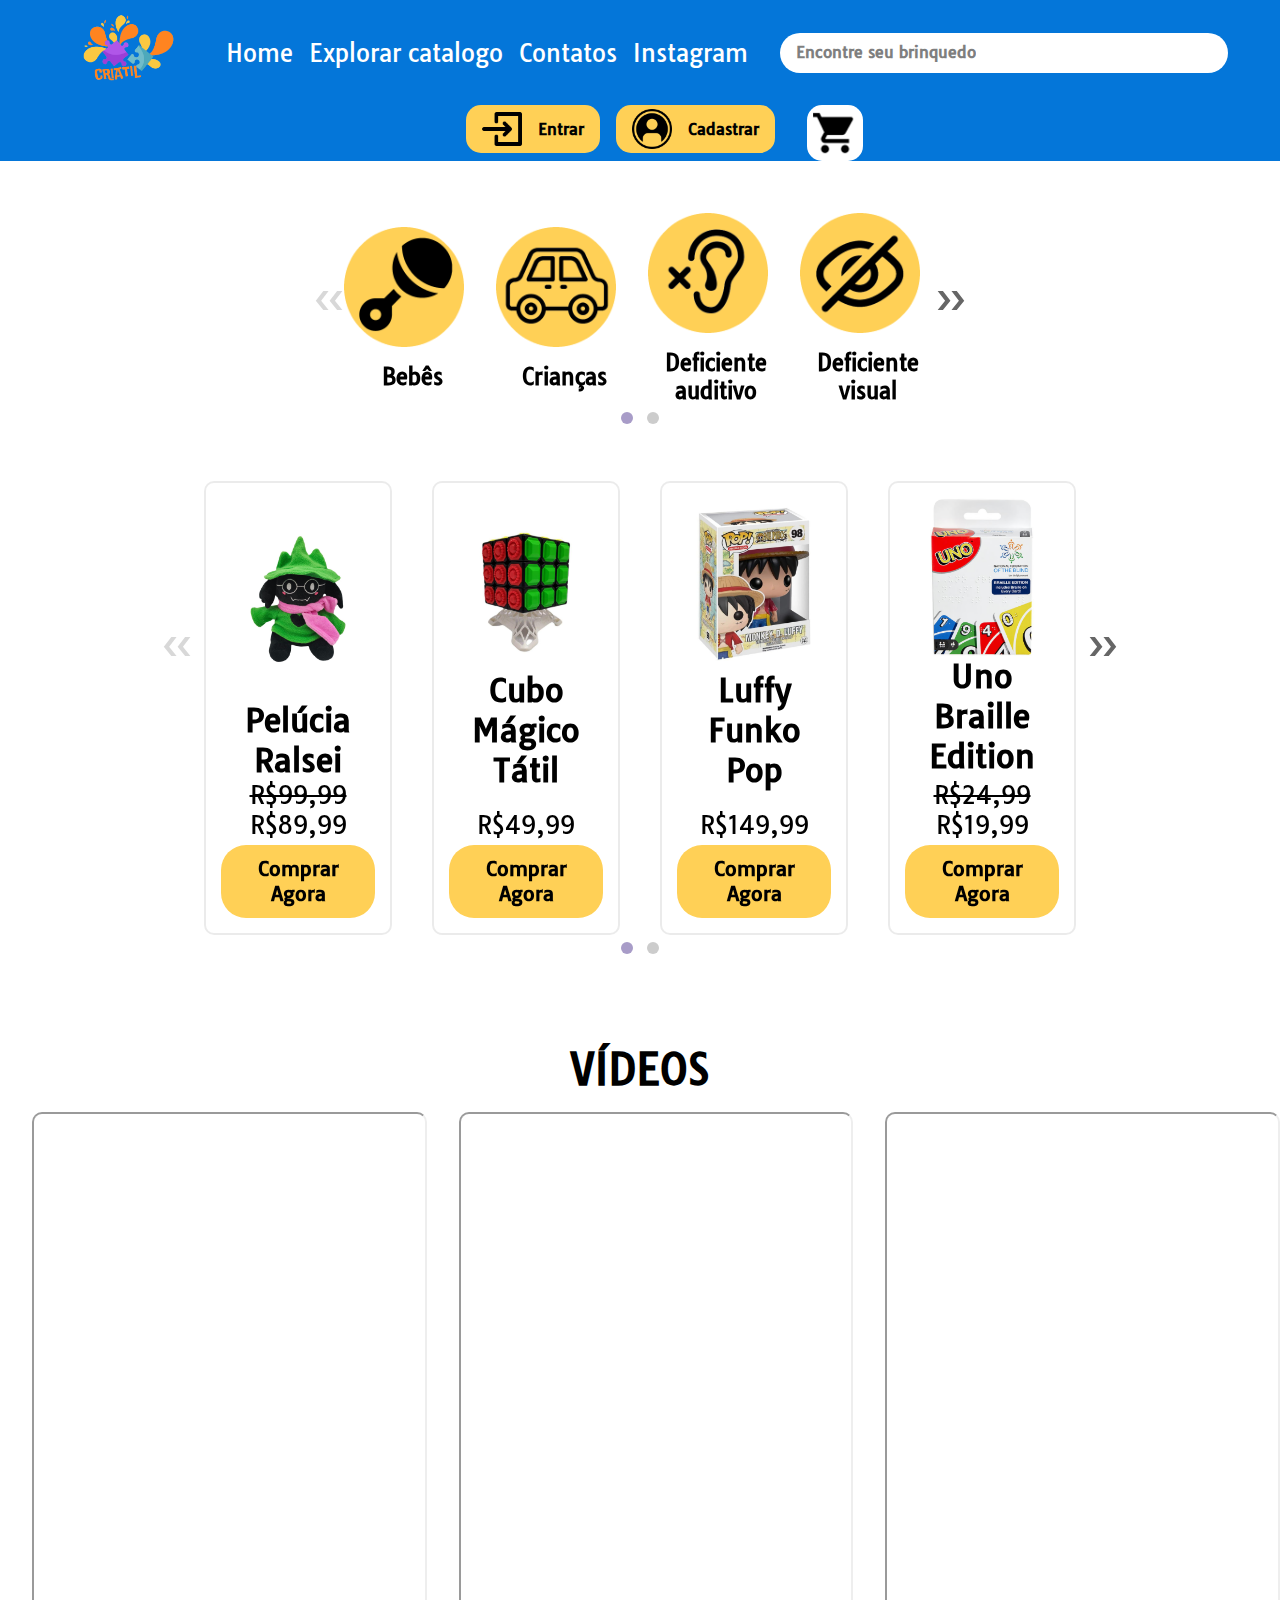
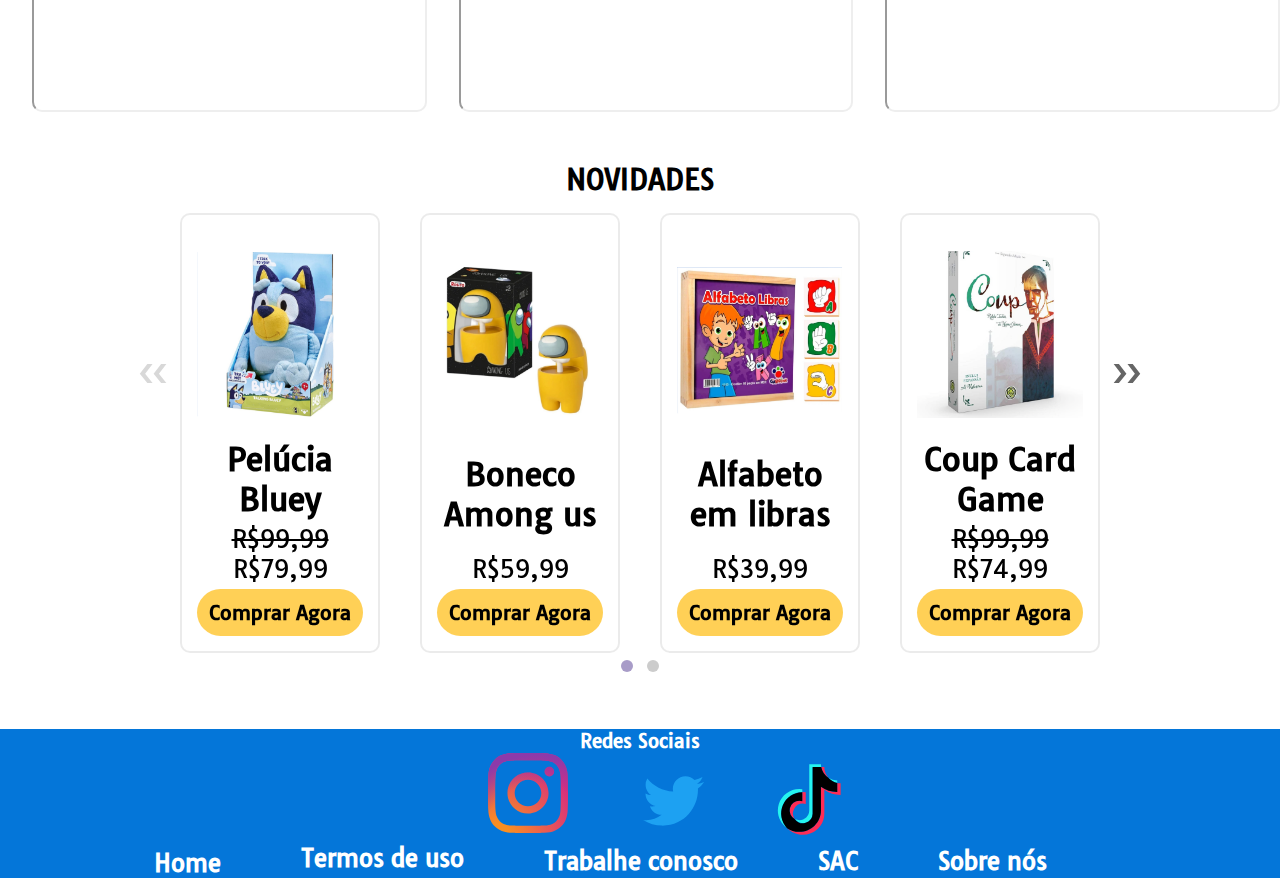
==== Criatil/index.html @ 8b41b023 "Corrigindo erros de footer e header" ====
<!DOCTYPE html>
<html lang="pt-br">
<head>
    <meta charset="UTF-8">
    <meta name="viewport" content="width=device-width, initial-scale=1.0">
    <title>Criatil</title>
    <link rel="stylesheet" href="./CSS/glider.css">
    <link rel="stylesheet" href="./CSS/principal.css">
    <script src="./JS/glider.js"></script>
    <link rel="icon" type="image/x-icon" href="Imagens/Header/Logo_1-removebg-preview_waifu2x_art_noise1_scale (1).png">
</head>
<body>
    <header>
        <!--Logo Criatil-->
        <img src="Imagens/Header/Logo_1-removebg-preview_waifu2x_art_noise1_scale (1).png" alt="Logo Criatil" class="Logo">
        <!--Anchors que levam para outras páginas-->
        <ul class="header">
            <li class="header"><a href="index.html" class="header">Home</a></li>
            <li class="header"><a href="filtro.html" class="header">Explorar catalogo</a></li>
            <li class="header"><a href="contato.html" class="header">Contatos</a></li>
            <li class="header"><a href="https://www.instagram.com/toys_criatil/" class="header">Instagram</a></li>
        </ul>
        <input type="text" placeholder="Encontre seu brinquedo"> <!--Pesquisar-->
        <div class="button"><!--Botões de login, cadastro e carrinho-->
        
        <!--login-->
        <a href="login.html">
        <button class="in_out"><img src="Imagens/Header/Login.png" alt="Entrar" class="button" a href="login.html"><h4 class="button">Entrar</h4></button>
        </a>
        <!--Cadastro-->
        <a href="cadastro.html">
        <button class="in_out_dois"><img src="Imagens/Header/Cadastro.png" alt="Cadastrar" class="button" a href="cadastro.html"><h4 class="button">Cadastrar</h4></button>
        </a><!--Carrinho-->
        <a href="carrinho.html">
        <button class="carrinho"><img src="Imagens/Header/carrinho.png" alt="Carrinho" class="carrinho" a href="carrinho.html"></button>
        </a>
    </div>
    </header>
    
    <!--Inicio corpo do site-->
    
    <br>

    <body>
    <div id="app">
        <div style="display: flex;justify-content: center;">
        <div class="filtro_container">
      <div id="glider-1" class="glider-contain">
        <div class="glider">
            <div id="filtro">
                <img src="Imagens/Centro/Filtros/ícone bebê 2.png" alt="Bebês" class="filtro">
                <h5>Bebês</h5>
                </div>
                <div id="filtro">
                    <img src="Imagens/Centro/Filtros/ícone crianças.png" alt="Crianças" class="filtro2">
                    <h5>Crianças</h5>
                    </div>
                    <div id="filtro">
                        <img src="Imagens/Centro/Filtros/ícone deficiente auditivo.png" alt="Deficiente auditivo" class="filtro3">
                        <h5>Deficiente auditivo</h5>
                        </div>
                        <div id="filtro">
                            <img src="Imagens/Centro/Filtros/ícone deficiente visual.png" alt="Deficiente visual" class="filtro4">
                            <h5>Deficiente visual</h5>
                            </div>
                            <div id="filtro">
                                <img src="Imagens/Centro/Filtros/ícone jovens 2.png" alt="Jovens" class="filtro">
                                <h5>Jovens</h5>
                            </div>
        </div>

        <button aria-label="Previous" class="glider-prev">«</button>
        <button aria-label="Next" class="glider-next">»</button>
        <div role="tablist" class="dots"></div>
      </div>
    </div>
        </div>

      <div style="display: flex;justify-content: center;">
      <section class="Slider">
      <div id="glider-2" class="glider-contain">
        <div class="glider">
          <!--Card-->
          <div class="Card">
            <!--Imagem-->
            <div class="Imagem_container">
                <div class="Imagem">
                    <a href="#">
                    <img src="Imagens/Centro/Ralsei.jpeg" alt="Pelúcia Ralsei" class="Imagem_produto">
                    </a>
                </div>
            </div>
            <!--Texto do card-->
            <h1 class="Nome_Produto">Pelúcia Ralsei</h1>
            <p class="preco "><s>R$99,99</s></p>
            <p class="preco">R$89,99</p>
            <!--Botão "Comprar agora"-->
            <div class="Comprar_Agora primeiro">
                <button class="Comprar_Agora"><h2 class="Comprar_Agora">Comprar Agora</h2></button>
            </div>
        </div>
         <!--Card-->
         <div class="Card">
            <!--Imagem-->
            <div class="Imagem_container">
                <div class="Imagem">
                    <a href="#">
                    <img src="Imagens/Centro/CuboMagicoTatil.png" alt="Cubo Mágico Tátil" class="Imagem_produto">
                    </a>
                </div>
            </div>
            <!--Texto do card-->
            <h1 class="Nome_Produto">Cubo Mágico Tátil</h1>
            <br>
            <p class="preco">R$49,99</p>
            <!--Botão "Comprar agora"-->
            <div class="Comprar_Agora primeiro">
                <button class="Comprar_Agora"><h2 class="Comprar_Agora">Comprar Agora</h2></button>
            </div>
        </div>
         <!--Card-->
         <div class="Card">
            <!--Imagem-->
            <div class="Imagem_container">
                <div class="Imagem">
                    <a href="produtos.html">
                    <img src="Imagens/Centro/Luffy.png" alt="Luffy Funko pop" class="Imagem_produto">
                    </a>
                </div>
            </div>
            <a href="produtos.html" style="color: black;">
            <!--Texto do card-->
            <h1 class="Nome_Produto">Luffy Funko Pop</h1>
            <br>
            <p class="preco">R$149,99</p>
            <!--Botão "Comprar agora"-->
            <div class="Comprar_Agora primeiro">
                <button class="Comprar_Agora"><h2 class="Comprar_Agora">Comprar Agora</h2></button>
            </div>
            </a>
        </div>
         <!--Card-->
         <div class="Card">
            <!--Imagem-->
            <div class="Imagem_container">
                <div class="Imagem">
                    <a href="#">
                    <img src="Imagens/Centro/UnoBraille.png" alt="Uno Braille Edition" class="uno Braille Edition">
                    </a>
                </div>
            </div>
            <!--Texto do card-->
            <h1 class="Nome_Produto">Uno Braille Edition</h1>
            <p class="preco primeiro"><s>R$24,99</s></p>
            <p class="preco">R$19,99</p>
            <!--Botão "Comprar agora"-->
            <div class="Comprar_Agora primeiro">
                <button class="Comprar_Agora"><h2 class="Comprar_Agora">Comprar Agora</h2></button>
            </div>
        </div>
         <!--Card-->
         <div class="Card">
            <!--Imagem-->
            <div class="Imagem_container">
                <div class="Imagem">
                    <a href="#">
                    <img src="Imagens/Centro/Bluey.png" alt="Bluey pelúcia" class="Imagem_produto">
                    </a>
                </div>
            </div>
            <!--Texto do card-->
            <h1 class="Nome_Produto">Pelúcia Bluey</h1>
            <p class="preco primeiro"><s>R$99,99</s></p>
            <p class="preco">R$79,99</p>
            <!--Botão "Comprar agora"-->
            <div class="Comprar_Agora primeiro">
                <button class="Comprar_Agora"><h2 class="Comprar_Agora">Comprar Agora</h2></button>
            </div>
        </div>
         <!--Card-->
         <div class="Card">
            <!--Imagem-->
            <div class="Imagem_container">
                <div class="Imagem">
                    <a href="#">
                    <img src="Imagens/Centro/Amongus.png" alt="Boneco Among us" class="Imagem_produto">
                    </a>
                </div>
            </div>
            <!--Texto do card-->
            <h1 class="Nome_Produto">Boneco Among us</h1>
            <br>
            <p class="preco">R$59,99</p>
            <!--Botão "Comprar agora"-->
            <div class="Comprar_Agora primeiro">
                <button class="Comprar_Agora"><h2 class="Comprar_Agora">Comprar Agora</h2></button>
            </div>
        </div> <!--Card-->
        <div class="Card">
            <!--Imagem-->
            <div class="Imagem_container">
                <div class="Imagem">
                    <a href="#">
                    <img src="Imagens/Centro/AlfabetoLibras.png" alt="Alfabeto em Libras" class="Imagem_produto">
                    </a>
                </div>
            </div>
            <!--Texto do card-->
            <h1 class="Nome_Produto">Alfabeto em libras</h1>
            <br>
            <p class="preco">R$39,99</p>
            <!--Botão "Comprar agora"-->
            <div class="Comprar_Agora primeiro">
                <button class="Comprar_Agora"><h2 class="Comprar_Agora">Comprar Agora</h2></button>
            </div>
        </div> <!--Card-->
        <div class="Card">
            <!--Imagem-->
            <div class="Imagem_container">
                <div class="Imagem">
                    <a href="#">
                    <img src="Imagens/Centro/Coup.png" alt="Coup card game" class="Imagem_produto">
                    </a>
                </div>
            </div>
            <!--Texto do card-->
            <h1 class="Nome_Produto">Coup Card Game</h1>
            <p class="preco primeiro"><s>R$99,99</s></p>
            <p class="preco">R$74,99</p>
            <!--Botão "Comprar agora"-->
            <div class="Comprar_Agora primeiro">
                <button class="Comprar_Agora"><h2 class="Comprar_Agora">Comprar Agora</h2></button>
            </div>
        </div>
        </div>

        <button aria-label="Previous" class="glider-prev">«</button>
        <button aria-label="Next" class="glider-next">»</button>
        <div role="tablist" class="dots"></div>
      </div>
      </section>
    </div>
    </div>





    <div class="video">

        <div class="Titulo">
            <h2>Vídeos</h2>
        </div>
        <div class="iframes">

            <iframe src="https://www.youtube.com/embed/KEDKrFzvtmI" width="400" height="600" class="video"></iframe>
             <iframe src="https://www.youtube.com/embed/nEnLsZL-ibw" width="400" height="600" class="video2"></iframe>
             <iframe src="https://www.youtube.com/embed/HehqO9YAyCs" width="400" height="600" class="video3"></iframe>
        </div>
    </div>
                
        <script>
            new Glider(document.querySelector('#glider'), {
  slidesToShow: 1,
  slidesToScroll: 1,
  draggable: true,
  dots: '#dots',
  arrows: {
    prev: '#glider-prev',
    next: '#glider-next'
  }
});
        </script>

        <div style="display: flex;justify-content: center;">
            <!--SLider-->
            <section class="Slider">
                <!--Titulo-->
                <h3 class="Titulo">Novidades</h3>
                <div class="glider-contain">
                    <div class="glider2">
                <!--Card-->
                 <div class="Card">
                    <!--Imagem-->
                    <div class="Imagem_container">
                        <div class="Imagem">
                            <a href="#">
                            <img src="Imagens/Centro/Bluey.png" alt="Bluey pelúcia" class="Imagem_produto">
                            </a>
                        </div>
                    </div>
                    <!--Texto do card-->
                    <h1 class="Nome_Produto">Pelúcia Bluey</h1>
                    <p class="preco primeiro"><s>R$99,99</s></p>
                    <p class="preco">R$79,99</p>
                    <!--Botão "Comprar agora"-->
                    <div class="Comprar_Agora primeiro">
                        <button class="Comprar_Agora"><h2 class="Comprar_Agora">Comprar Agora</h2></button>
                    </div>
                </div>
                 <!--Card-->
                 <div class="Card">
                    <!--Imagem-->
                    <div class="Imagem_container">
                        <div class="Imagem">
                            <a href="#">
                            <img src="Imagens/Centro/Amongus.png" alt="Boneco Among us" class="Imagem_produto">
                            </a>
                        </div>
                    </div>
                    <!--Texto do card-->
                    <h1 class="Nome_Produto">Boneco Among us</h1>
                    <br>
                    <p class="preco">R$59,99</p>
                    <!--Botão "Comprar agora"-->
                    <div class="Comprar_Agora primeiro">
                        <button class="Comprar_Agora"><h2 class="Comprar_Agora">Comprar Agora</h2></button>
                    </div>
                </div> <!--Card-->
                <div class="Card">
                    <!--Imagem-->
                    <div class="Imagem_container">
                        <div class="Imagem">
                            <a href="#">
                            <img src="Imagens/Centro/AlfabetoLibras.png" alt="Alfabeto em Libras" class="Imagem_produto">
                            </a>
                        </div>
                    </div>
                    <!--Texto do card-->
                    <h1 class="Nome_Produto">Alfabeto em libras</h1>
                    <br>
                    <p class="preco">R$39,99</p>
                    <!--Botão "Comprar agora"-->
                    <div class="Comprar_Agora primeiro">
                        <button class="Comprar_Agora"><h2 class="Comprar_Agora">Comprar Agora</h2></button>
                    </div>
                </div> <!--Card-->
                <div class="Card">
                    <!--Imagem-->
                    <div class="Imagem_container">
                        <div class="Imagem">
                            <a href="#">
                            <img src="Imagens/Centro/Coup.png" alt="Coup Card Game" class="Imagem_produto">
                            </a>
                        </div>
                    </div>
                    <!--Texto do card-->
                    <h1 class="Nome_Produto">Coup Card Game</h1>
                    <p class="preco primeiro"><s>R$99,99</s></p>
                    <p class="preco">R$74,99</p>
                    <!--Botão "Comprar agora"-->
                    <div class="Comprar_Agora primeiro">
                        <button class="Comprar_Agora"><h2 class="Comprar_Agora">Comprar Agora</h2></button>
                    </div>
                </div>
                <!--Card-->
                <div class="Card">
                    <!--Imagem-->
                    <div class="Imagem_container">
                        <div class="Imagem">
                            <a href="#">
                            <img src="Imagens/Centro/Ralsei.jpeg" alt="Pelúcia Ralsei" class="Imagem_produto">
                            </a>
                        </div>
                    </div>
                    <!--Texto do card-->
                    <h1 class="Nome_Produto">Pelúcia Ralsei</h1>
                    <p class="preco primeiro"><s>R$99,99</s></p>
                    <p class="preco">R$89,99</p>
                    <!--Botão "Comprar agora"-->
                    <div class="Comprar_Agora primeiro">
                        <button class="Comprar_Agora"><h2 class="Comprar_Agora">Comprar Agora</h2></button>
                    </div>
                </div>
                 <!--Card-->
                 <div class="Card">
                    <!--Imagem-->
                    <div class="Imagem_container">
                        <div class="Imagem">
                            <a href="#">
                            <img src="Imagens/Centro/CuboMagicoTatil.png" alt="Cubo Mágico Tátil" class="Imagem_produto">
                            </a>
                        </div>
                    </div>
                    <!--Texto do card-->
                    <h1 class="Nome_Produto">Cubo Mágico Tátil</h1>
                    <br>
                    <p class="preco">R$49,99</p>
                    <!--Botão "Comprar agora"-->
                    <div class="Comprar_Agora primeiro">
                        <button class="Comprar_Agora"><h2 class="Comprar_Agora">Comprar Agora</h2></button>
                    </div>
                </div>
                 <!--Card-->
                 <div class="Card">
                    <!--Imagem-->
                    <div class="Imagem_container">
                        <div class="Imagem">
                            <a href="produtos.html">
                            <img src="Imagens/Centro/Luffy.png" alt="Luffy Funko pop" class="Imagem_produto">
                            </a>
                        </div>
                    </div>
                    <a href="produtos.html">
                    <!--Texto do card-->
                    <h1 class="Nome_Produto">Luffy Funko Pop</h1>
                    <br>
                    <p class="preco">R$149,99</p>
                    <!--Botão "Comprar agora"-->
                    <div class="Comprar_Agora primeiro">
                        <button class="Comprar_Agora"><h2 class="Comprar_Agora">Comprar Agora</h2></button>
                    </div>
                    </a>
                </div>
                 <!--Card-->
                 <div class="Card">
                    <!--Imagem-->
                    <div class="Imagem_container">
                        <div class="Imagem">
                            <a href="#">
                            <img src="Imagens/Centro/UnoBraille.png" alt="Uno Braille Edition" class="uno Braille Edition">
                            </a>
                        </div>
                    </div>
                    <!--Texto do card-->
                    <h1 class="Nome_Produto">Uno Braille Edition</h1>
                    <p class="preco primeiro"><s>R$24,99</s></p>
                    <p class="preco">R$19,99</p>
                    <!--Botão "Comprar agora"-->
                    <div class="Comprar_Agora primeiro">
                        <button class="Comprar_Agora"><h2 class="Comprar_Agora">Comprar Agora</h2></button>
                    </div>
                </div>
                    </div>
                  
                    <button aria-label="Previous" class="glider2-prev">«</button>
                    <button aria-label="Next" class="glider2-next">»</button>
                    <div role="tablist" class="dots2"></div>
                  </div>
                  <script>
                    new Glider(document.querySelector('.glider2'), {
              slidesToScroll: 4,
              slidesToShow: 4,
              draggable: true,
              dots: '.dots2',
              arrows: {
                prev: '.glider2-prev',
                next: '.glider2-next'
              }
            });
                </script>
                  
            </section>
            </div>

            <footer>
                <div class="Redes_Sociais"><!--Inclui titulo e logo das redes sociais-->
                    <div> 
                    <div class="Texto"><!--Titulo-->
                        <h3 class="footer">Redes Sociais</h3>
                    </div>
                    <div class="Logos"><!--Logos das redes sociais-->
                        <a href="https://www.instagram.com/toys_criatil/">
                            <img src="Imagens/Footer/instagram-2016-5.svg" alt="Instagram" class="Rede_Social">
                        </a>
                        <img src="Imagens/Footer/twitter-6.svg" alt="Twitter" class="Rede_Social">
                        <img src="Imagens/Footer/tiktok-icon-2.svg" alt="TikTok" class="Rede_Social">
                    </div>
                    </div>
                </div>
            <!--Anchors do footer-->
            
                    <ul class="footer">
                        <div class="anchors">
                            <li class="primeiro footer"><a href="index.html"  class="footer"><h2 class="footer">Home</h2></a></li> 
                        <li class="penultimo"><a href="#"  class="footer"><h2 class="footer">Termos de uso</h2></a></li>
                        </div>
                        <div class="anchors">
                        <li class="footer"><a href="#" class="footer"><h2 class="footer">Trabalhe conosco</h2></a></li>
                        <li class="footer"><a href="contato.html" class="footer"><h2 class="footer">SAC</h2></a></li>
                        <li class="ultimo"><a href="sobre nós.html" class="footer"><h2 class="footer">Sobre nós</h2></a></li> 
                        </div>
                    </ul>
           
            </footer>
            <script src="JS/principal.js"></script>
</body>
</html>
---- Criatil/CSS/glider.css ----
.glider-contain {
  width: 100%;
  margin: 0 auto;
  position: relative;
}
.glider,.glider_filtro {
  margin: 0 auto;
  position: relative;
  overflow-y: hidden;
  -webkit-overflow-scrolling: touch;
  -ms-overflow-style: none;
  transform: translateZ(0);
}
.glider-track {
  transform: translateZ(0);
  width: 100%;
  margin: 0;
  padding: 0;
  display: flex;
  z-index: 1;
}
.glider.draggable {
  user-select: none;
  cursor: -webkit-grab;
  cursor: grab;
}
.glider.draggable .glider-slide img {
  user-select: none;
  pointer-events: none;
}
.glider.drag {
  cursor: -webkit-grabbing;
  cursor: grabbing;
}
.glider-slide {
  user-select: none;
  justify-content: center;
  align-content: center;
  width: 100%;
}
.glider-slide img {
  max-width: 100%;
}
.glider::-webkit-scrollbar {
  opacity: 0;
  height: 0;
}
.glider-prev,.glider-next,.glider2-prev,.glider2-next,.glider-prevFiltro,.glider-nextFiltro {
  user-select: none;
  position: absolute;
  outline: none;
  background: none;
  padding: 0;
  z-index: 2;
  font-size: 40px;
  text-decoration: none;
  left: -23px;
  border: 0;
  top: 30%;
  cursor: pointer;
  color: #666;
  opacity: 1;
  line-height: 1;
  transition: opacity .5s cubic-bezier(.17,.67,.83,.67),
              color .5s cubic-bezier(.17,.67,.83,.67);
}
.glider-prev:hover,
.glider-next:hover,
.glider2-prev:hover,
.glider2-next:hover,
.glider-prevFiltro:hover,
.glider-nextFiltro:hover,
.glider-prev:focus,
.glider-next:focus,
.glider2-prev:focus,
.glider2-next:focus,
.glider-prevFiltro:focus,
.glider-nextFiltro:focus {
  color: #a89cc8;
}
.glider-next,.glider2-next,.glider-nextFiltro {
  right: -23px;
  left: auto;
}
.glider-next.disabled,
.glider-prev.disabled,
.glider2-prev.disabled,
.glider2-next.disabled ,
.glider-prevFiltro.disebled,
.glider-nextFiltro.disabled{
  opacity: .25;
  color: #666;
  cursor: default;
}
.glider-slide {
  min-width: 150px;
}
.glider-hide {
  opacity: 0;
}
.glider-dots {
  user-select: none;
  display: flex;
  flex-wrap: wrap;
  justify-content: center;
  margin: 0 auto;
  padding: 0;
}
.glider-dot {
  border: 0;
  padding: 0;
  user-select: none;
  outline: none;
  display: block;
  cursor: pointer;
  color: #ccc;
  border-radius: 999px;
  background: #ccc;
  width: 12px;
  height: 12px;
  margin: 7px;
}
.glider-dot:hover,
.glider-dot:focus,
.glider-dot.active {
  background: #a89cc8;
}
@media(max-width: 36em){
  .glider::-webkit-scrollbar {
    opacity: 1;
    -webkit-appearance: none;
    width: 7px;
    height: 3px;
  }
  .glider::-webkit-scrollbar-thumb {
    opacity: 1;
    border-radius: 99px;
    background-color: rgba(156, 156, 156, 0.25);
    box-shadow: 0 0 1px rgba(255,255,255,.25);
  }
}
---- Criatil/CSS/principal.css ----
@import url('https://fonts.googleapis.com/css2?family=Tauri&display=swap');

*{/*Zerar valores e aplicar fonte padrão (Tauri)*/
box-sizing: border-box;
margin: 0;
padding: 0;
background-color: none;
font-family: "Tauri";
}

/*
   css do header: */
   header{ 
    background-color: #0476D9;
    width: 100%;
    display: flex;
    flex-wrap: wrap;
    justify-content: center;
  }
  
  img.Logo{
    width: 9.87rem;
  
  }
  
  ul.header{
    display: flex;
    align-items: center;
  }
  
  li.header{
    list-style-type: none;
    margin-left: 1rem;
  }
  a.header{
    color: white;
    text-decoration: none;
    font-size: 1.5rem;
  }
  
  input{
    height: 2.5rem;
    width: 28rem;
    align-self: center;
    border-radius: 50px;
    border: none;
    margin-left: 2rem;
  }
  input::placeholder {/*Customizar place holder do input*/
    font-weight: bold;
    font-size: 1rem;
    opacity: 0.5;
    color: black;
    padding-left: 1rem;
  }
  img.button{/* Imagem Botão Cadastro e Login*/
    height: 40px;
    align-self: center;
    margin-right: 1rem;
    margin-left: 1rem;
  }
  button.in_out{ /*Botão Login*/
    height: 3rem;
    width: fit-content;
    align-self: center;
    border-radius: 15px;
    background-color: #FFD056;
    border: none;
    display: flex;
    margin-left: 3rem;
    cursor: pointer;
  }
  button.in_out_dois{/*Botão Cadastro*/
    height: 3rem;
    width: fit-content;
    align-self: center;
    border-radius: 15px;
    background-color: #FFD056;
    border: none;
    display: flex;
    margin-left: 1rem;
    cursor: pointer;
  }
  h4.button{/*Texto Botão Cadastro e Login*/
    font-size: 1rem;
    align-self: center;
    margin-right: 1rem;
  }
  button.carrinho{/*Botão carrinho*/
    width: 3.5rem;
    height: 3.5rem;
    display: flex;
    justify-content: center;
    align-items: center;
    border: none;
    background-color: white;
    border-radius: 15px;
    align-self: center;
    justify-self: flex-end;
    margin-left: 2rem;
  }
  img.carrinho{/*Imagem Botão carrinho*/
    width: 3rem;
    height: 3rem;
  }
  div.button{/*Botoões de Login, Cadastro e Carrinho*/
    display: flex;
    white-space: nowrap;
    align-self: center;
  }
  /*Vambora pra responsividade XD*/
  @media (max-width: 373px) {
    header{
      width: 100%;
    }
  }
  @media (max-width: 420px) and (min-width: 390px) {
    a.header{
        color: white;
        text-decoration: none;
        font-size: 1.28rem;
    }
    input{
        height: 2.5rem;
        width: 28rem;
        align-self: center;
        border-radius: 50px;
        border: none;
        margin-left: 2rem;
        margin-top: 1rem;
    }
      button.carrinho{
        width: 2.7rem;
        height: 2.7rem;
        display: flex;
        justify-content: center;
        align-items: center;
        border: none;
        background-color: white;
        border-radius: 15px;
        align-self: center;
        justify-self: flex-end;
        margin-left: 1rem;
      }
      img.button{
        height: 25px;
        align-self: center;
        margin-right: 1rem;
        margin-left: 1rem;
    }
    h4.button{/*Texto Botão Cadastro e Login*/
        font-size: 1rem;
        align-self: center;
        margin-right: 1rem;
      }
      img.carrinho{/*Imagem Botão carrinho*/
        width: 2rem;
        height: 2rem;
      }
  }
  @media (max-width: 389px) and (min-width: 350px) {
  a.header{
      color: white;
      text-decoration: none;
      font-size: 1.1rem;
  }
  input{
      height: 2.5rem;
      width: 28rem;
      align-self: center;
      border-radius: 50px;
      border: none;
      margin-left: 2rem;
      margin-top: 1rem;
  }
    button.carrinho{
      width: 2.7rem;
      height: 2.7rem;
      display: flex;
      justify-content: center;
      align-items: center;
      border: none;
      background-color: white;
      border-radius: 15px;
      align-self: center;
      justify-self: flex-end;
      margin-left: 1rem;
    }
    img.button{
      height: 25px;
      align-self: center;
      margin-right: 1rem;
      margin-left: 1rem;
  }
  h4.button{/*Texto Botão Cadastro e Login*/
      font-size: 1rem;
      align-self: center;
      margin-right: 1rem;
    }
    img.carrinho{/*Imagem Botão carrinho*/
      width: 2rem;
      height: 2rem;
    }
  }
  @media (max-width: 929px){
  button.carrinho{/*Botão carrinho*/
    margin-left: 1rem;
  }
  button.in_out{ /*Botão Login*/
    margin-left: 1rem;
  }
  input{
    margin-top: 1rem;
  }
  div.button{
    margin-top: 1rem;
  }
  }
  /*Fim header*/

  /*Inicio corpo do texto*/
  a{
    text-decoration: none;
}
.Slider{
   display: flex;
   flex-direction: column;
   justify-content: center;  
   align-items: center;
   margin: 50px 0px;
   justify-self: center;
   width: 75%;
}
.Titulo{
    font-size: 28px;
    text-transform: uppercase;
    text-align: center;
    margin: 0px;
}
.Card{
    display: flex;
    flex-direction: column;
    width: 300px;
    padding: 15px;
    border: 2px solid rgb(0, 0,0,0.08);
    border-radius: 10px;
    margin: 0px 20px;
    transition-duration: 0.5s;
}
.Card:hover{
    transform: translateY(-10px);
}
.Imagem_container{
    width: 100%;
    height: 100%;
    display: flex;
    overflow: hidden;
}
.Imagem a,Imagem{
    width: 100%;
    height: 100%;
    display: flex;    
}
.Imagem a img{
    width: 100%;
    height: 100%;
    object-position: center;
    object-fit: contain;
}
.Nome_Produto,.preco{
    text-align: center
}
.Nome_Produto{
    font-size: 2rem;
    flex-wrap: wrap;
}
.preco{
    font-size: 1.5rem;
}
.primeiro{
    margin-top: 0.3rem;
}
div.Comprar_Agora{
    background-color: #FFD056;
    border-radius: 25px;
    display: flex;
    justify-content: center;
}
h2.Comprar_Agora{
    text-align: center;
    padding: 0.7rem;
    cursor: pointer;
}
button.Comprar_Agora{
    border: none;
    background-color: transparent;
    border-radius: 25px;
    width: 100%;
}
div.videos{
    display: flex;
    justify-content: center;
    width:90%
}
.Titulo{
    margin-bottom: 1rem;
}
img.filtro,.filtro2,.filtro3,.filtro4,.filtro5,.filtro6{
  width: 8rem;
  margin-right: 1rem;
}
div.iframes{
display: flex;
justify-content: center;
}
iframe{
  margin-left: 2rem;
  border-radius: 10px;
}
div.filtro{
  display: flex;
  width: 100%;
  justify-content: center;
}
div#filtro{
  display: flex;
  flex-direction: column;
  align-items: center;
  width: 15rem;
  
}
h5{
  font-size: 1.5rem;
  margin-top: 1rem;
  text-align: center;
}
#app {
  padding: 2rem;
}
.filtro_container{
  width: 50%;
  display: flex;
  justify-content: center;
}
@media (min-width:350px) and (max-width:450px){
  iframe.video2,iframe.video3{
    display: none;
  }
  img.filtro,img.filtro2,img.filtro3,img.filtro4,img.filtro5,img.filtro6{
    width: 5rem;
  }
  h5{
    font-size: 1rem;
    margin-top: 1rem;
    text-align: center;
  }
  }
  @media (min-width:1000px) and (max-width:1300px){
    img.filtro,img.filtro2,img.filtro3,img.filtro4,img.filtro5,img.filtro6{
      width: 6.25rem;
    }
    img.filtro,img.filtro2,img.filtro3,img.filtro4,img.filtro5,img.filtro6{
      width: 7.5rem;
    }
    h5{
      font-size: 1.4rem;
      margin-top: 1rem;
      text-align: center;
    }
  }
/*Fim corpo do site*/

/*Inicio footer*/
footer {
  background-color: #0476D9;
  width: 100%;
  display: flex;
  flex-wrap: wrap;
  justify-content: space-evenly;
}

img.Rede_Social {
  width: 4rem;
  margin-left: 4rem;
}

div.Logos {
  display: flex;
  justify-content: space-evenly;
}

img.Rede_Social {
  width: 5rem;
}

h3.footer,
h2.footer {
  text-align: center;
  color: #FFFFFF;
}

ul.footer {
  list-style: none;
  align-items: center;
  display: flex;
  flex-wrap: wrap;
}

li.footer {
  margin-right: 5rem;
}

.ultimo {
  margin-right: 5rem;
}

.penultimo {
  margin-right: 5rem;
}

a.footer {
  text-decoration: none;
}

div.anchors {
  display: flex;
}

@media (min-width: 1000px) {}

@media (max-width: 900px) and (min-width:701px) {
  ul.footer {
    display: flex;
    flex-direction: column;
    align-items: center;
  }

  div.anchors {
    justify-self: center;
    margin-top: 0.5rem;
  }
}

@media (max-width: 700px) and (min-width:500px) {}

@media (min-width : 350px) and (max-width: 400px) {
  ul.footer {
    justify-content: center;
  }

  h2.footer {
    font-size: 1rem;
  }

  li.footer {
    width: 2rem;
    display: flex;
    justify-content: center;
  }

  .ultimo {
    margin-right: 0px;
  }

  .penultimo {
    margin-right: 0px;
  }

  div.anchors {
    justify-self: center;
    margin-top: 0.5rem;
  }

  img.Rede_Social {
    width: 4rem;
    margin-left: 4rem;
  }
}

@media (max-width: 450px) and (min-width:400px) {
  ul.footer {
    justify-content: center;
  }

  h2.footer {
    font-size: 1rem;
  }

  li.footer {
    width: 2rem;
    display: flex;
    justify-content: center;
  }

  .ultimo {
    margin-right: 0px;
  }

  .penultimo {
    margin-right: 0px;
  }

  div.anchors {
    justify-self: center;
    margin-top: 0.5rem;
  }

  img.Rede_Social {
    width: 4rem;
    margin-left: 4rem;
  }
}

/*Fim Fotter*/
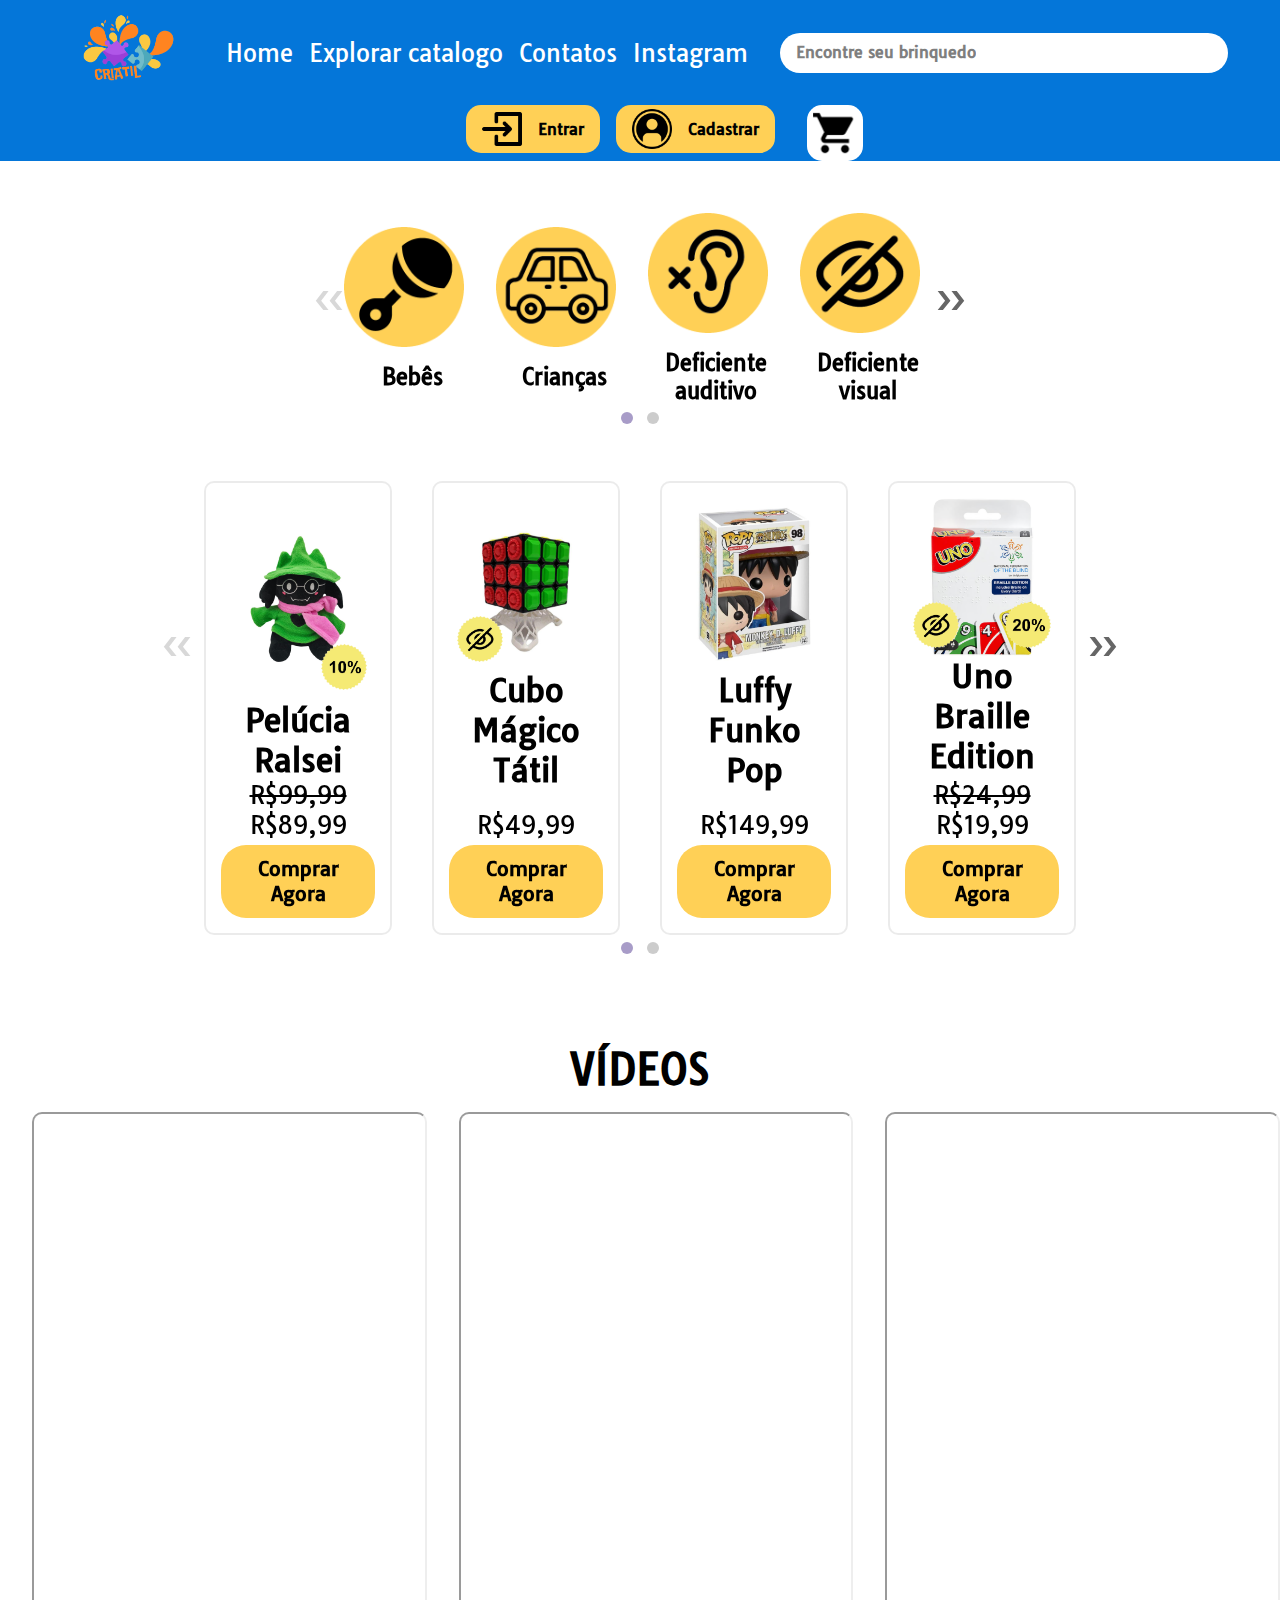
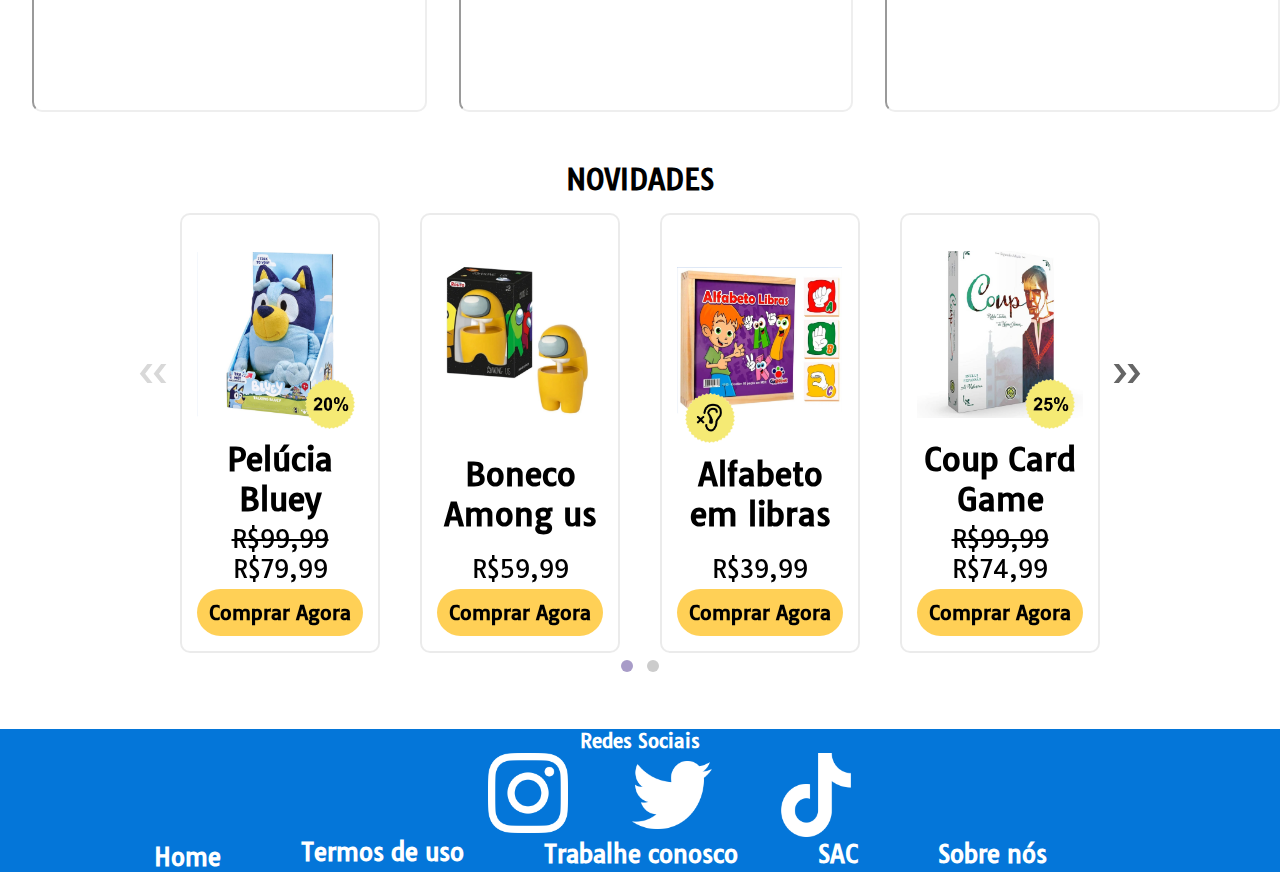
==== commit 60a7782f: "Corrigindo erros finais" ====
--- a/Criatil/index.html
+++ b/Criatil/index.html
@@ -85,9 +85,12 @@
             <!--Imagem-->
             <div class="Imagem_container">
                 <div class="Imagem">
-                    <a href="#">
-                    <img src="Imagens/Centro/Ralsei.jpeg" alt="Pelúcia Ralsei" class="Imagem_produto">
-                    </a>
+                    <a href="produtos.html">
+                        <img src="Imagens/Centro/Ralsei.jpeg" alt="Pelúcia Ralse" class="Imagem_produto">
+                    </a>
+                    <div class="div_selo">
+                        <img src="Imagens/Centro/Selos/10.png" class="imagem_selodesc">
+                    </div>
                 </div>
             </div>
             <!--Texto do card-->
@@ -104,9 +107,12 @@
             <!--Imagem-->
             <div class="Imagem_container">
                 <div class="Imagem">
-                    <a href="#">
+                    <a href="produtos.html">
                     <img src="Imagens/Centro/CuboMagicoTatil.png" alt="Cubo Mágico Tátil" class="Imagem_produto">
                     </a>
+                    <div class="div_selo">
+                        <img src="Imagens/Centro/Selos/selo final olho.png" class="imagem_selo">
+                    </div>
                 </div>
             </div>
             <!--Texto do card-->
@@ -124,11 +130,10 @@
             <div class="Imagem_container">
                 <div class="Imagem">
                     <a href="produtos.html">
-                    <img src="Imagens/Centro/Luffy.png" alt="Luffy Funko pop" class="Imagem_produto">
-                    </a>
-                </div>
-            </div>
-            <a href="produtos.html" style="color: black;">
+                    <img src="Imagens/Centro/Luffy.png" alt="Luffy Funko Pop" class="Imagem_produto">
+                    </a>
+                </div>
+            </div>
             <!--Texto do card-->
             <h1 class="Nome_Produto">Luffy Funko Pop</h1>
             <br>
@@ -137,16 +142,21 @@
             <div class="Comprar_Agora primeiro">
                 <button class="Comprar_Agora"><h2 class="Comprar_Agora">Comprar Agora</h2></button>
             </div>
-            </a>
         </div>
          <!--Card-->
          <div class="Card">
             <!--Imagem-->
             <div class="Imagem_container">
                 <div class="Imagem">
-                    <a href="#">
-                    <img src="Imagens/Centro/UnoBraille.png" alt="Uno Braille Edition" class="uno Braille Edition">
-                    </a>
+                    <a href="produtos.html">
+                    <img src="Imagens/Centro/UnoBraille.png" alt="Uno Braille" class="uno Braille Edition">
+                    </a>
+                    <div class="div_selo">
+                        <img src="Imagens/Centro/Selos/selo final olho.png" class="imagem_selo">
+                    </div>
+                    <div class="div_selo">
+                        <img src="Imagens/Centro/Selos/20.png" class="imagem_selodesc">
+                    </div>
                 </div>
             </div>
             <!--Texto do card-->
@@ -163,9 +173,12 @@
             <!--Imagem-->
             <div class="Imagem_container">
                 <div class="Imagem">
-                    <a href="#">
+                    <a href="produtos.html">
                     <img src="Imagens/Centro/Bluey.png" alt="Bluey pelúcia" class="Imagem_produto">
                     </a>
+                    <div class="div_selo">
+                        <img src="Imagens/Centro/Selos/20.png" class="imagem_selodesc">
+                    </div>
                 </div>
             </div>
             <!--Texto do card-->
@@ -182,8 +195,8 @@
             <!--Imagem-->
             <div class="Imagem_container">
                 <div class="Imagem">
-                    <a href="#">
-                    <img src="Imagens/Centro/Amongus.png" alt="Boneco Among us" class="Imagem_produto">
+                    <a href="produtos.html">
+                    <img src="Imagens/Centro/Amongus.png" alt="Ralsei plush" class="Imagem_produto">
                     </a>
                 </div>
             </div>
@@ -200,9 +213,12 @@
             <!--Imagem-->
             <div class="Imagem_container">
                 <div class="Imagem">
-                    <a href="#">
-                    <img src="Imagens/Centro/AlfabetoLibras.png" alt="Alfabeto em Libras" class="Imagem_produto">
-                    </a>
+                    <a href="produtos.html">
+                    <img src="Imagens/Centro/AlfabetoLibras.png" alt="Ralsei plush" class="Imagem_produto">
+                    </a>
+                    <div class="div_selo">
+                        <img src="Imagens/Centro/Selos/selo final ouvido.png" class="imagem_selo">
+                    </div>
                 </div>
             </div>
             <!--Texto do card-->
@@ -218,9 +234,12 @@
             <!--Imagem-->
             <div class="Imagem_container">
                 <div class="Imagem">
-                    <a href="#">
+                    <a href="produtos.html">
                     <img src="Imagens/Centro/Coup.png" alt="Coup card game" class="Imagem_produto">
                     </a>
+                    <div class="div_selo">
+                        <img src="Imagens/Centro/Selos/25.png" class="imagem_selodesc">
+                    </div>
                 </div>
             </div>
             <!--Texto do card-->
@@ -280,13 +299,16 @@
                 <div class="glider-contain">
                     <div class="glider2">
                 <!--Card-->
-                 <div class="Card">
-                    <!--Imagem-->
-                    <div class="Imagem_container">
-                        <div class="Imagem">
-                            <a href="#">
+                <div class="Card">
+                    <!--Imagem-->
+                    <div class="Imagem_container">
+                        <div class="Imagem">
+                            <a href="produtos.html">
                             <img src="Imagens/Centro/Bluey.png" alt="Bluey pelúcia" class="Imagem_produto">
                             </a>
+                            <div class="div_selo">
+                                <img src="Imagens/Centro/Selos/20.png" class="imagem_selodesc">
+                            </div>
                         </div>
                     </div>
                     <!--Texto do card-->
@@ -303,8 +325,8 @@
                     <!--Imagem-->
                     <div class="Imagem_container">
                         <div class="Imagem">
-                            <a href="#">
-                            <img src="Imagens/Centro/Amongus.png" alt="Boneco Among us" class="Imagem_produto">
+                            <a href="produtos.html">
+                            <img src="Imagens/Centro/Amongus.png" alt="Ralsei plush" class="Imagem_produto">
                             </a>
                         </div>
                     </div>
@@ -321,9 +343,12 @@
                     <!--Imagem-->
                     <div class="Imagem_container">
                         <div class="Imagem">
-                            <a href="#">
-                            <img src="Imagens/Centro/AlfabetoLibras.png" alt="Alfabeto em Libras" class="Imagem_produto">
-                            </a>
+                            <a href="produtos.html">
+                            <img src="Imagens/Centro/AlfabetoLibras.png" alt="Ralsei plush" class="Imagem_produto">
+                            </a>
+                            <div class="div_selo">
+                                <img src="Imagens/Centro/Selos/selo final ouvido.png" class="imagem_selo">
+                            </div>
                         </div>
                     </div>
                     <!--Texto do card-->
@@ -339,9 +364,12 @@
                     <!--Imagem-->
                     <div class="Imagem_container">
                         <div class="Imagem">
-                            <a href="#">
-                            <img src="Imagens/Centro/Coup.png" alt="Coup Card Game" class="Imagem_produto">
-                            </a>
+                            <a href="produtos.html">
+                            <img src="Imagens/Centro/Coup.png" alt="Coup card game" class="Imagem_produto">
+                            </a>
+                            <div class="div_selo">
+                                <img src="Imagens/Centro/Selos/25.png" class="imagem_selodesc">
+                            </div>
                         </div>
                     </div>
                     <!--Texto do card-->
@@ -358,9 +386,12 @@
                     <!--Imagem-->
                     <div class="Imagem_container">
                         <div class="Imagem">
-                            <a href="#">
-                            <img src="Imagens/Centro/Ralsei.jpeg" alt="Pelúcia Ralsei" class="Imagem_produto">
-                            </a>
+                            <a href="produtos.html">
+                            <img src="Imagens/Centro/Ralsei.jpeg" alt="Pelúcia Ralse" class="Imagem_produto">
+                            </a>
+                            <div class="div_selo">
+                                <img src="Imagens/Centro/Selos/10.png" class="imagem_selodesc">
+                            </div>
                         </div>
                     </div>
                     <!--Texto do card-->
@@ -377,9 +408,12 @@
                     <!--Imagem-->
                     <div class="Imagem_container">
                         <div class="Imagem">
-                            <a href="#">
+                            <a href="produtos.html">
                             <img src="Imagens/Centro/CuboMagicoTatil.png" alt="Cubo Mágico Tátil" class="Imagem_produto">
                             </a>
+                            <div class="div_selo">
+                                <img src="Imagens/Centro/Selos/selo final olho.png" class="imagem_selo">
+                            </div>
                         </div>
                     </div>
                     <!--Texto do card-->
@@ -397,11 +431,10 @@
                     <div class="Imagem_container">
                         <div class="Imagem">
                             <a href="produtos.html">
-                            <img src="Imagens/Centro/Luffy.png" alt="Luffy Funko pop" class="Imagem_produto">
-                            </a>
-                        </div>
-                    </div>
-                    <a href="produtos.html">
+                            <img src="Imagens/Centro/Luffy.png" alt="Luffy Funko Pop" class="Imagem_produto">
+                            </a>
+                        </div>
+                    </div>
                     <!--Texto do card-->
                     <h1 class="Nome_Produto">Luffy Funko Pop</h1>
                     <br>
@@ -410,16 +443,21 @@
                     <div class="Comprar_Agora primeiro">
                         <button class="Comprar_Agora"><h2 class="Comprar_Agora">Comprar Agora</h2></button>
                     </div>
-                    </a>
                 </div>
                  <!--Card-->
                  <div class="Card">
                     <!--Imagem-->
                     <div class="Imagem_container">
                         <div class="Imagem">
-                            <a href="#">
-                            <img src="Imagens/Centro/UnoBraille.png" alt="Uno Braille Edition" class="uno Braille Edition">
-                            </a>
+                            <a href="produtos.html">
+                            <img src="Imagens/Centro/UnoBraille.png" alt="Uno Braille" class="uno Braille Edition">
+                            </a>
+                            <div class="div_selo">
+                                <img src="Imagens/Centro/Selos/selo final olho.png" class="imagem_selo">
+                            </div>
+                            <div class="div_selo">
+                                <img src="Imagens/Centro/Selos/20.png" class="imagem_selodesc">
+                            </div>
                         </div>
                     </div>
                     <!--Texto do card-->
@@ -461,10 +499,10 @@
                     </div>
                     <div class="Logos"><!--Logos das redes sociais-->
                         <a href="https://www.instagram.com/toys_criatil/">
-                            <img src="Imagens/Footer/instagram-2016-5.svg" alt="Instagram" class="Rede_Social">
+                            <img src="Imagens/Footer/instagram.png" alt="Instagram" class="Rede_Social">
                         </a>
-                        <img src="Imagens/Footer/twitter-6.svg" alt="Twitter" class="Rede_Social">
-                        <img src="Imagens/Footer/tiktok-icon-2.svg" alt="TikTok" class="Rede_Social">
+                        <img src="Imagens/Footer/twitter.png" alt="Twitter" class="Rede_Social">
+                        <img src="Imagens/Footer/tik-tok.png" alt="TikTok" class="Rede_Social">
                     </div>
                     </div>
                 </div>
--- a/Criatil/CSS/principal.css
+++ b/Criatil/CSS/principal.css
@@ -36,6 +36,22 @@
     color: white;
     text-decoration: none;
     font-size: 1.5rem;
+  }
+  .imagem_selo {
+    position: absolute;
+    bottom: 5%;
+    left: 5%;
+    height: auto;
+    width: 30%;
+    z-index: 1;
+  }
+  .imagem_selodesc {
+    position: absolute;
+    bottom: 5%;
+    right: 5%;
+    height: auto;
+    width: 30%;
+    z-index: 1;
   }
   
   input{
@@ -221,6 +237,7 @@
   /*Inicio corpo do texto*/
   a{
     text-decoration: none;
+    color: black;
 }
 .Slider{
    display: flex;
@@ -251,10 +268,11 @@
     transform: translateY(-10px);
 }
 .Imagem_container{
-    width: 100%;
-    height: 100%;
-    display: flex;
-    overflow: hidden;
+  width: 100%;
+  height: 100%;
+  display: flex;
+  overflow: hidden;
+  position: relative;
 }
 .Imagem a,Imagem{
     width: 100%;
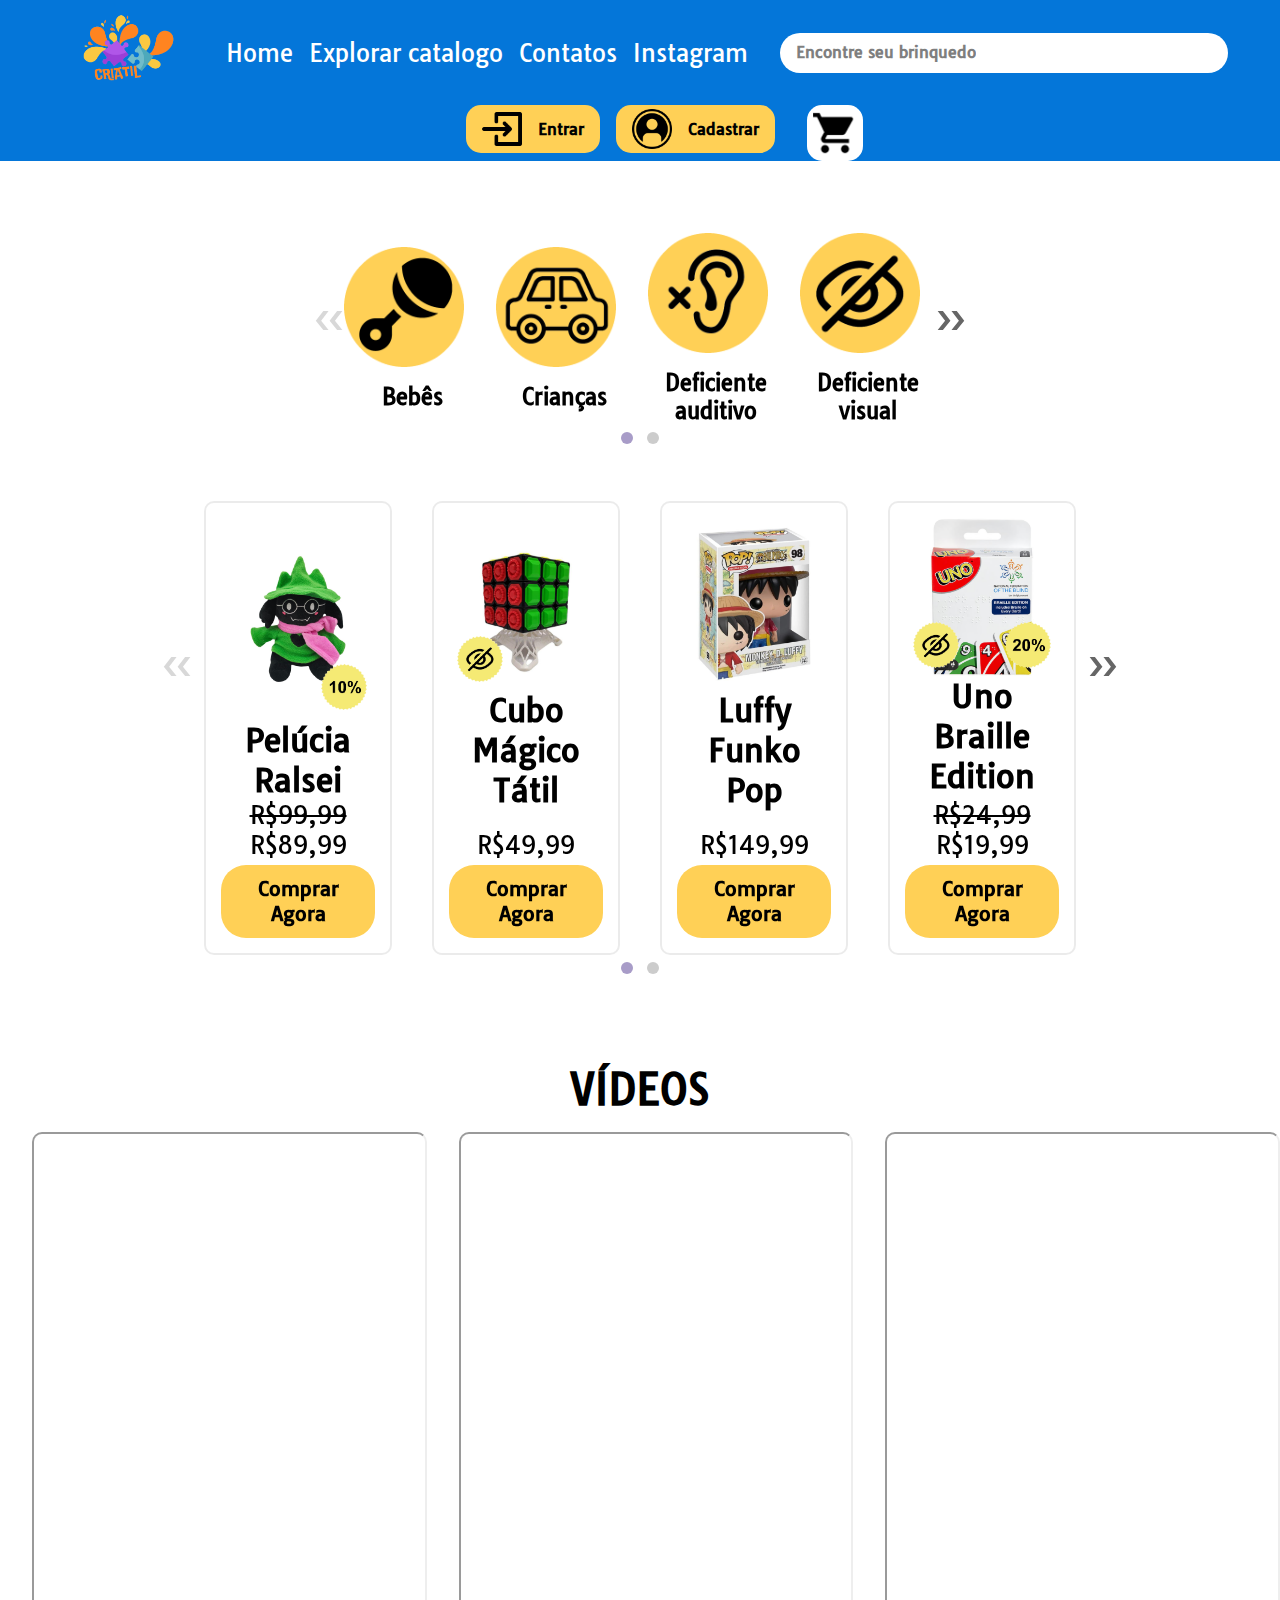
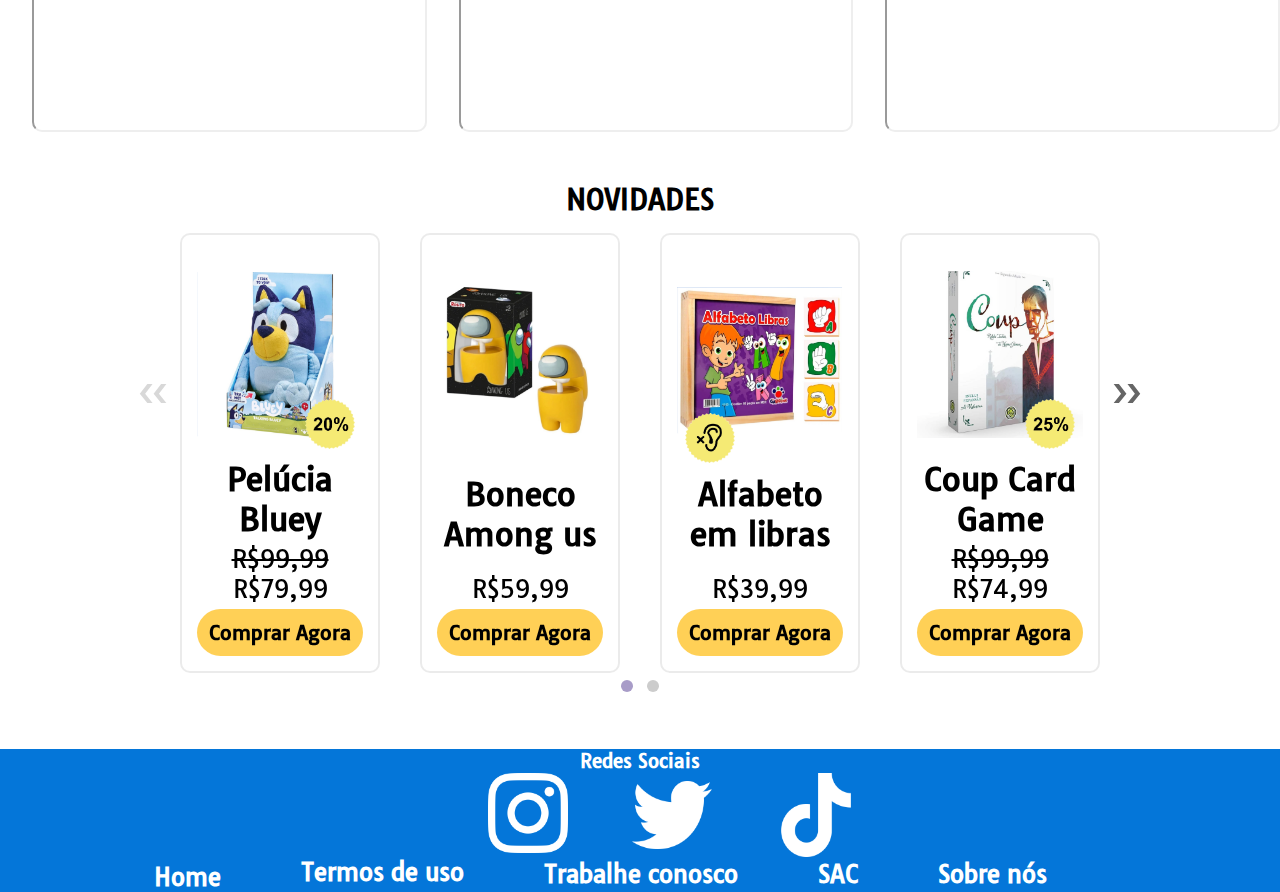
==== commit 053d1351: "Implementei o VLibras" ====
--- a/Criatil/index.html
+++ b/Criatil/index.html
@@ -42,6 +42,13 @@
     <br>
 
     <body>
+        <!-- PLUG-IN LIBRAS-->
+<div vw class="enabled">
+    <div vw-access-button class="active"></div>
+    <div vw-plugin-wrapper>
+      <div class="vw-plugin-top-wrapper"></div>
+    </div>
+    </div>
     <div id="app">
         <div style="display: flex;justify-content: center;">
         <div class="filtro_container">
@@ -506,6 +513,11 @@
                     </div>
                     </div>
                 </div>
+                <!--JAVA LIBRAS-->
+    <script src="https://vlibras.gov.br/app/vlibras-plugin.js"></script>
+    <script>
+    new window.VLibras.Widget('https://vlibras.gov.br/app');
+    </script>
             <!--Anchors do footer-->
             
                     <ul class="footer">
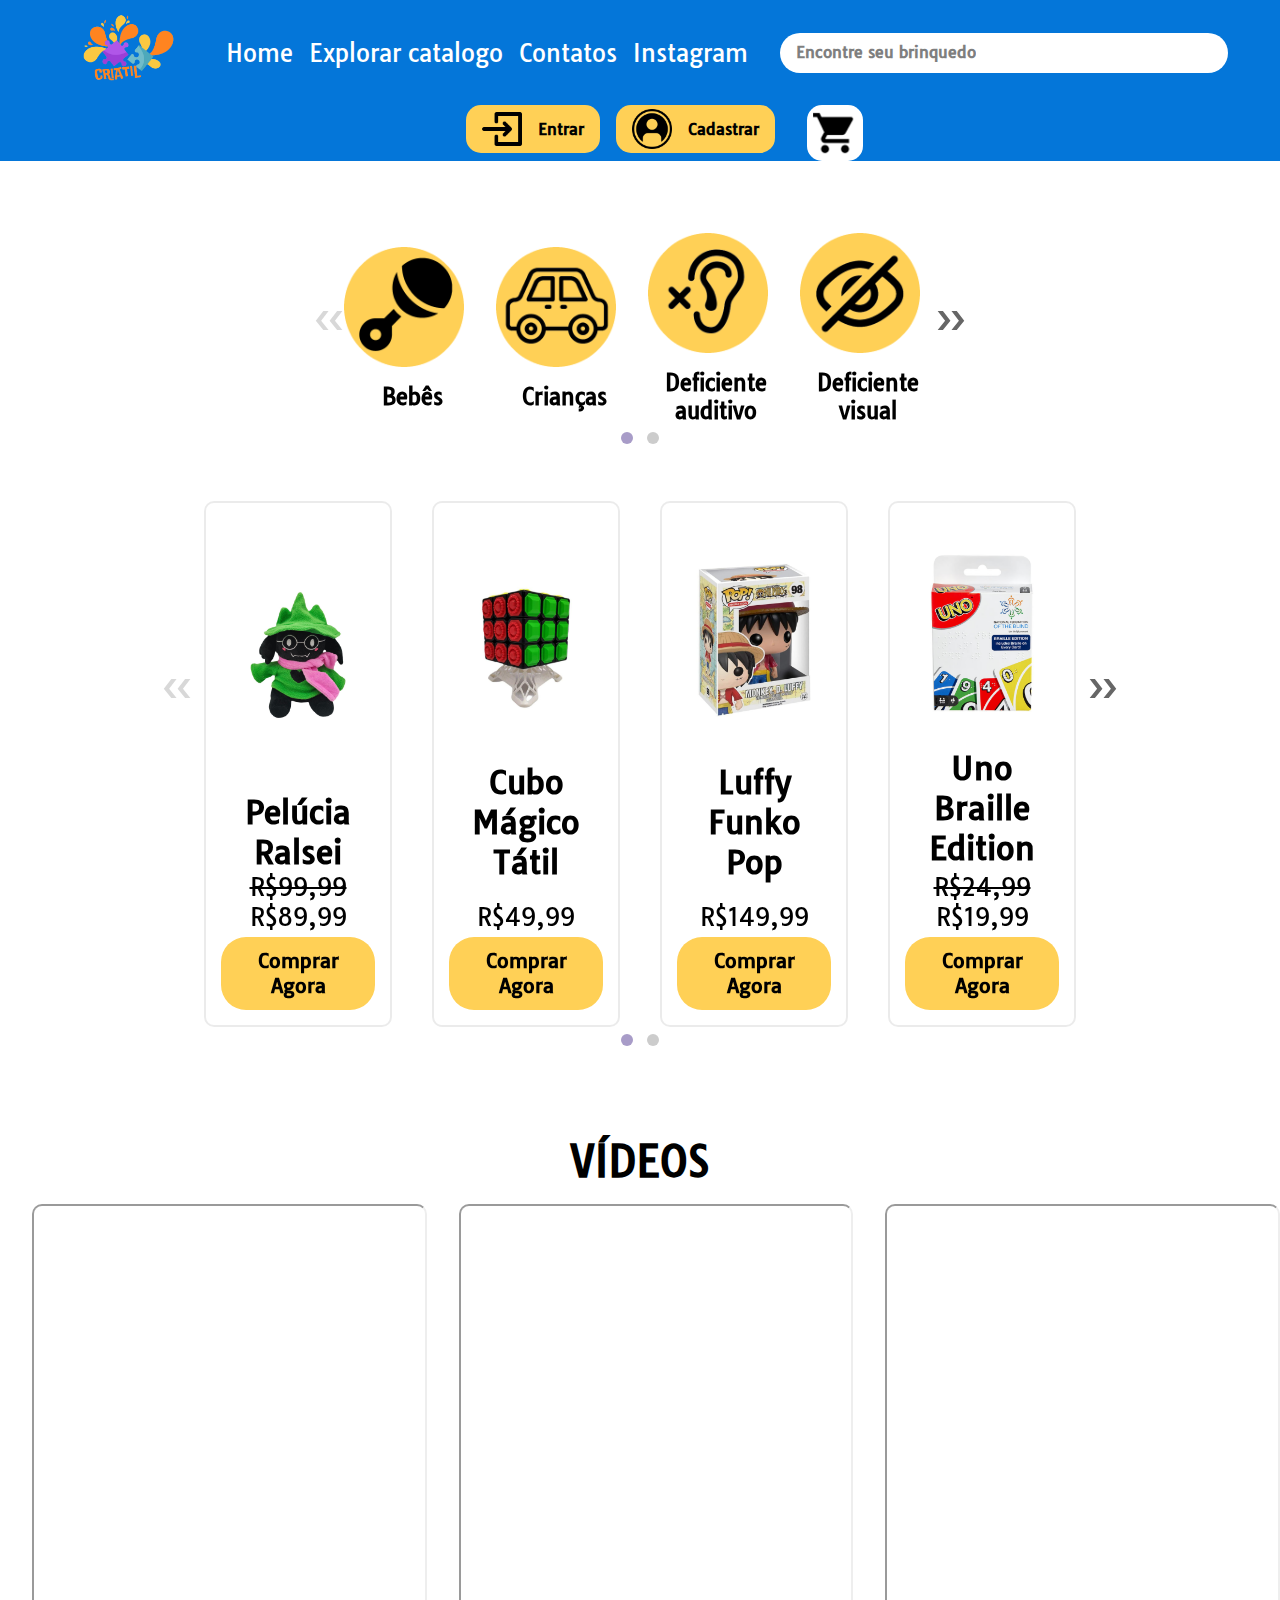
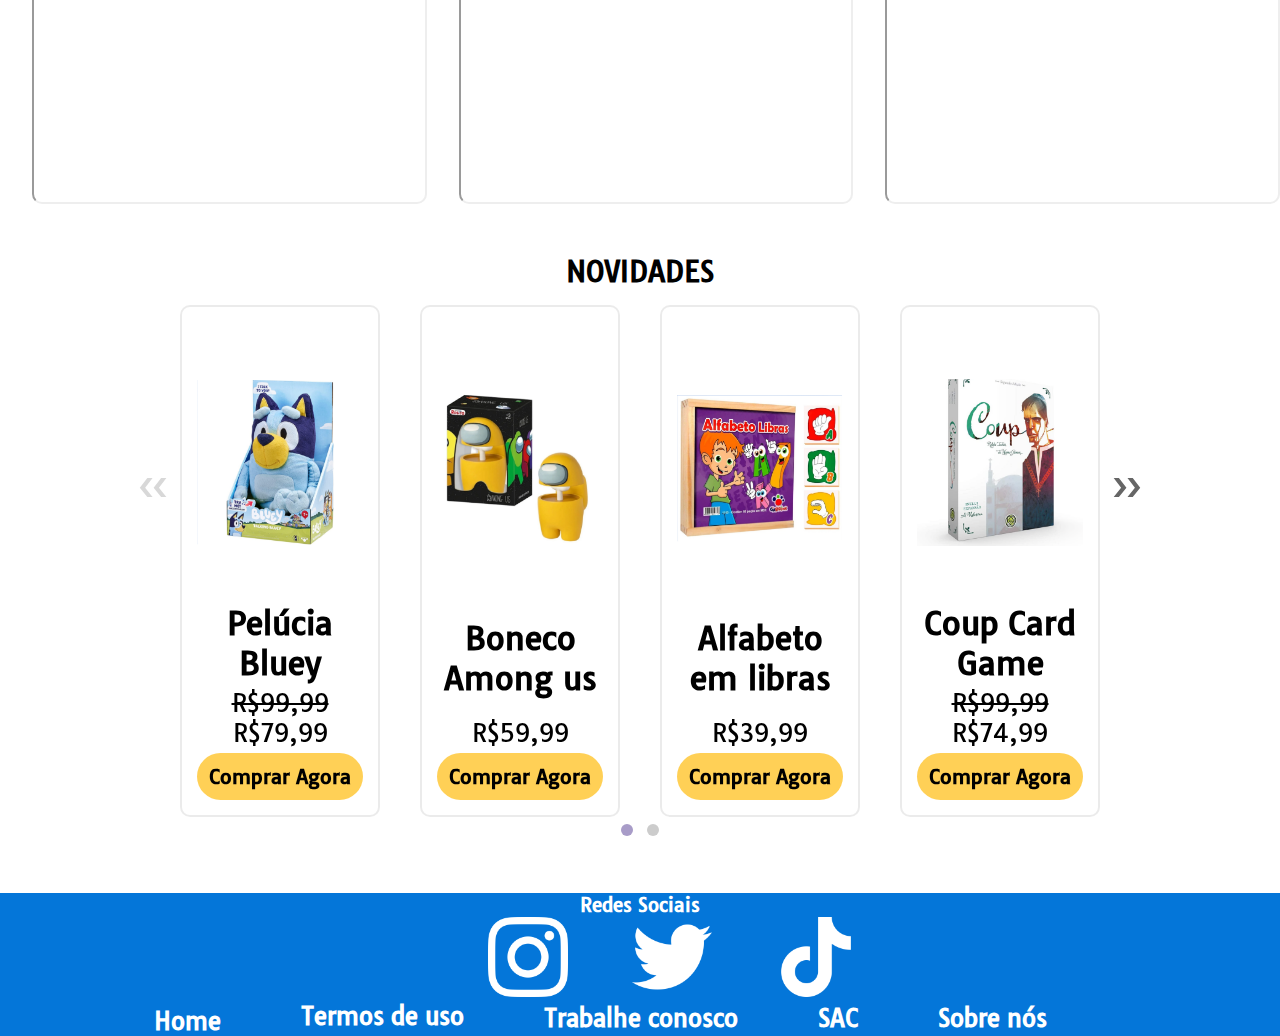
==== commit 63f105d7: "Separando css do header e footer" ====
--- a/Criatil/index.html
+++ b/Criatil/index.html
@@ -6,6 +6,7 @@
     <title>Criatil</title>
     <link rel="stylesheet" href="./CSS/glider.css">
     <link rel="stylesheet" href="./CSS/principal.css">
+    <link rel="stylesheet" href="CSS/heade&footer.css">
     <script src="./JS/glider.js"></script>
     <link rel="icon" type="image/x-icon" href="Imagens/Header/Logo_1-removebg-preview_waifu2x_art_noise1_scale (1).png">
 </head>
@@ -92,7 +93,7 @@
             <!--Imagem-->
             <div class="Imagem_container">
                 <div class="Imagem">
-                    <a href="produtos.html">
+                    <a href="produtos.html" class="a_produto">
                         <img src="Imagens/Centro/Ralsei.jpeg" alt="Pelúcia Ralse" class="Imagem_produto">
                     </a>
                     <div class="div_selo">
@@ -114,7 +115,7 @@
             <!--Imagem-->
             <div class="Imagem_container">
                 <div class="Imagem">
-                    <a href="produtos.html">
+                    <a href="produtos.html" class="a_produto">
                     <img src="Imagens/Centro/CuboMagicoTatil.png" alt="Cubo Mágico Tátil" class="Imagem_produto">
                     </a>
                     <div class="div_selo">
@@ -136,7 +137,7 @@
             <!--Imagem-->
             <div class="Imagem_container">
                 <div class="Imagem">
-                    <a href="produtos.html">
+                    <a href="produtos.html" class="a_produto">
                     <img src="Imagens/Centro/Luffy.png" alt="Luffy Funko Pop" class="Imagem_produto">
                     </a>
                 </div>
@@ -155,7 +156,7 @@
             <!--Imagem-->
             <div class="Imagem_container">
                 <div class="Imagem">
-                    <a href="produtos.html">
+                    <a href="produtos.html" class="a_produto">
                     <img src="Imagens/Centro/UnoBraille.png" alt="Uno Braille" class="uno Braille Edition">
                     </a>
                     <div class="div_selo">
@@ -180,7 +181,7 @@
             <!--Imagem-->
             <div class="Imagem_container">
                 <div class="Imagem">
-                    <a href="produtos.html">
+                    <a href="produtos.html" class="a_produto">
                     <img src="Imagens/Centro/Bluey.png" alt="Bluey pelúcia" class="Imagem_produto">
                     </a>
                     <div class="div_selo">
@@ -202,7 +203,7 @@
             <!--Imagem-->
             <div class="Imagem_container">
                 <div class="Imagem">
-                    <a href="produtos.html">
+                    <a href="produtos.html" class="a_produto">
                     <img src="Imagens/Centro/Amongus.png" alt="Ralsei plush" class="Imagem_produto">
                     </a>
                 </div>
@@ -220,7 +221,7 @@
             <!--Imagem-->
             <div class="Imagem_container">
                 <div class="Imagem">
-                    <a href="produtos.html">
+                    <a href="produtos.html" class="a_produto">
                     <img src="Imagens/Centro/AlfabetoLibras.png" alt="Ralsei plush" class="Imagem_produto">
                     </a>
                     <div class="div_selo">
@@ -241,7 +242,7 @@
             <!--Imagem-->
             <div class="Imagem_container">
                 <div class="Imagem">
-                    <a href="produtos.html">
+                    <a href="produtos.html" class="a_produto">
                     <img src="Imagens/Centro/Coup.png" alt="Coup card game" class="Imagem_produto">
                     </a>
                     <div class="div_selo">
@@ -513,13 +514,8 @@
                     </div>
                     </div>
                 </div>
-                <!--JAVA LIBRAS-->
-    <script src="https://vlibras.gov.br/app/vlibras-plugin.js"></script>
-    <script>
-    new window.VLibras.Widget('https://vlibras.gov.br/app');
-    </script>
+   
             <!--Anchors do footer-->
-            
                     <ul class="footer">
                         <div class="anchors">
                             <li class="primeiro footer"><a href="index.html"  class="footer"><h2 class="footer">Home</h2></a></li> 
@@ -534,5 +530,10 @@
            
             </footer>
             <script src="JS/principal.js"></script>
+            <!--JAVA LIBRAS-->
+            <script src="https://vlibras.gov.br/app/vlibras-plugin.js"></script>
+            <script>
+            new window.VLibras.Widget('https://vlibras.gov.br/app');
+            </script>
 </body>
 </html>--- a/Criatil/CSS/principal.css
+++ b/Criatil/CSS/principal.css
@@ -8,237 +8,15 @@
 font-family: "Tauri";
 }
 
-/*
-   css do header: */
-   header{ 
-    background-color: #0476D9;
-    width: 100%;
-    display: flex;
-    flex-wrap: wrap;
-    justify-content: center;
-  }
-  
-  img.Logo{
-    width: 9.87rem;
-  
-  }
-  
-  ul.header{
-    display: flex;
-    align-items: center;
-  }
-  
-  li.header{
-    list-style-type: none;
-    margin-left: 1rem;
-  }
-  a.header{
-    color: white;
-    text-decoration: none;
-    font-size: 1.5rem;
-  }
-  .imagem_selo {
-    position: absolute;
-    bottom: 5%;
-    left: 5%;
-    height: auto;
-    width: 30%;
-    z-index: 1;
-  }
-  .imagem_selodesc {
-    position: absolute;
-    bottom: 5%;
-    right: 5%;
-    height: auto;
-    width: 30%;
-    z-index: 1;
-  }
-  
-  input{
-    height: 2.5rem;
-    width: 28rem;
-    align-self: center;
-    border-radius: 50px;
-    border: none;
-    margin-left: 2rem;
-  }
-  input::placeholder {/*Customizar place holder do input*/
-    font-weight: bold;
-    font-size: 1rem;
-    opacity: 0.5;
-    color: black;
-    padding-left: 1rem;
-  }
-  img.button{/* Imagem Botão Cadastro e Login*/
-    height: 40px;
-    align-self: center;
-    margin-right: 1rem;
-    margin-left: 1rem;
-  }
-  button.in_out{ /*Botão Login*/
-    height: 3rem;
-    width: fit-content;
-    align-self: center;
-    border-radius: 15px;
-    background-color: #FFD056;
-    border: none;
-    display: flex;
-    margin-left: 3rem;
-    cursor: pointer;
-  }
-  button.in_out_dois{/*Botão Cadastro*/
-    height: 3rem;
-    width: fit-content;
-    align-self: center;
-    border-radius: 15px;
-    background-color: #FFD056;
-    border: none;
-    display: flex;
-    margin-left: 1rem;
-    cursor: pointer;
-  }
-  h4.button{/*Texto Botão Cadastro e Login*/
-    font-size: 1rem;
-    align-self: center;
-    margin-right: 1rem;
-  }
-  button.carrinho{/*Botão carrinho*/
-    width: 3.5rem;
-    height: 3.5rem;
-    display: flex;
-    justify-content: center;
-    align-items: center;
-    border: none;
-    background-color: white;
-    border-radius: 15px;
-    align-self: center;
-    justify-self: flex-end;
-    margin-left: 2rem;
-  }
-  img.carrinho{/*Imagem Botão carrinho*/
-    width: 3rem;
-    height: 3rem;
-  }
-  div.button{/*Botoões de Login, Cadastro e Carrinho*/
-    display: flex;
-    white-space: nowrap;
-    align-self: center;
-  }
-  /*Vambora pra responsividade XD*/
-  @media (max-width: 373px) {
-    header{
-      width: 100%;
-    }
-  }
-  @media (max-width: 420px) and (min-width: 390px) {
-    a.header{
-        color: white;
-        text-decoration: none;
-        font-size: 1.28rem;
-    }
-    input{
-        height: 2.5rem;
-        width: 28rem;
-        align-self: center;
-        border-radius: 50px;
-        border: none;
-        margin-left: 2rem;
-        margin-top: 1rem;
-    }
-      button.carrinho{
-        width: 2.7rem;
-        height: 2.7rem;
-        display: flex;
-        justify-content: center;
-        align-items: center;
-        border: none;
-        background-color: white;
-        border-radius: 15px;
-        align-self: center;
-        justify-self: flex-end;
-        margin-left: 1rem;
-      }
-      img.button{
-        height: 25px;
-        align-self: center;
-        margin-right: 1rem;
-        margin-left: 1rem;
-    }
-    h4.button{/*Texto Botão Cadastro e Login*/
-        font-size: 1rem;
-        align-self: center;
-        margin-right: 1rem;
-      }
-      img.carrinho{/*Imagem Botão carrinho*/
-        width: 2rem;
-        height: 2rem;
-      }
-  }
-  @media (max-width: 389px) and (min-width: 350px) {
-  a.header{
-      color: white;
-      text-decoration: none;
-      font-size: 1.1rem;
-  }
-  input{
-      height: 2.5rem;
-      width: 28rem;
-      align-self: center;
-      border-radius: 50px;
-      border: none;
-      margin-left: 2rem;
-      margin-top: 1rem;
-  }
-    button.carrinho{
-      width: 2.7rem;
-      height: 2.7rem;
-      display: flex;
-      justify-content: center;
-      align-items: center;
-      border: none;
-      background-color: white;
-      border-radius: 15px;
-      align-self: center;
-      justify-self: flex-end;
-      margin-left: 1rem;
-    }
-    img.button{
-      height: 25px;
-      align-self: center;
-      margin-right: 1rem;
-      margin-left: 1rem;
-  }
-  h4.button{/*Texto Botão Cadastro e Login*/
-      font-size: 1rem;
-      align-self: center;
-      margin-right: 1rem;
-    }
-    img.carrinho{/*Imagem Botão carrinho*/
-      width: 2rem;
-      height: 2rem;
-    }
-  }
-  @media (max-width: 929px){
-  button.carrinho{/*Botão carrinho*/
-    margin-left: 1rem;
-  }
-  button.in_out{ /*Botão Login*/
-    margin-left: 1rem;
-  }
-  input{
-    margin-top: 1rem;
-  }
-  div.button{
-    margin-top: 1rem;
-  }
-  }
-  /*Fim header*/
 
   /*Inicio corpo do texto*/
   a{
     text-decoration: none;
     color: black;
 }
+ img{
+  height: 2rem;
+ }
 .Slider{
    display: flex;
    flex-direction: column;
@@ -323,9 +101,10 @@
 .Titulo{
     margin-bottom: 1rem;
 }
-img.filtro,.filtro2,.filtro3,.filtro4,.filtro5,.filtro6{
+img.filtro,.filtro2,.filtro3,.filtro4{
   width: 8rem;
   margin-right: 1rem;
+  height: fit-content;
 }
 div.iframes{
 display: flex;
@@ -388,145 +167,3 @@
   }
 /*Fim corpo do site*/
 
-/*Inicio footer*/
-footer {
-  background-color: #0476D9;
-  width: 100%;
-  display: flex;
-  flex-wrap: wrap;
-  justify-content: space-evenly;
-}
-
-img.Rede_Social {
-  width: 4rem;
-  margin-left: 4rem;
-}
-
-div.Logos {
-  display: flex;
-  justify-content: space-evenly;
-}
-
-img.Rede_Social {
-  width: 5rem;
-}
-
-h3.footer,
-h2.footer {
-  text-align: center;
-  color: #FFFFFF;
-}
-
-ul.footer {
-  list-style: none;
-  align-items: center;
-  display: flex;
-  flex-wrap: wrap;
-}
-
-li.footer {
-  margin-right: 5rem;
-}
-
-.ultimo {
-  margin-right: 5rem;
-}
-
-.penultimo {
-  margin-right: 5rem;
-}
-
-a.footer {
-  text-decoration: none;
-}
-
-div.anchors {
-  display: flex;
-}
-
-@media (min-width: 1000px) {}
-
-@media (max-width: 900px) and (min-width:701px) {
-  ul.footer {
-    display: flex;
-    flex-direction: column;
-    align-items: center;
-  }
-
-  div.anchors {
-    justify-self: center;
-    margin-top: 0.5rem;
-  }
-}
-
-@media (max-width: 700px) and (min-width:500px) {}
-
-@media (min-width : 350px) and (max-width: 400px) {
-  ul.footer {
-    justify-content: center;
-  }
-
-  h2.footer {
-    font-size: 1rem;
-  }
-
-  li.footer {
-    width: 2rem;
-    display: flex;
-    justify-content: center;
-  }
-
-  .ultimo {
-    margin-right: 0px;
-  }
-
-  .penultimo {
-    margin-right: 0px;
-  }
-
-  div.anchors {
-    justify-self: center;
-    margin-top: 0.5rem;
-  }
-
-  img.Rede_Social {
-    width: 4rem;
-    margin-left: 4rem;
-  }
-}
-
-@media (max-width: 450px) and (min-width:400px) {
-  ul.footer {
-    justify-content: center;
-  }
-
-  h2.footer {
-    font-size: 1rem;
-  }
-
-  li.footer {
-    width: 2rem;
-    display: flex;
-    justify-content: center;
-  }
-
-  .ultimo {
-    margin-right: 0px;
-  }
-
-  .penultimo {
-    margin-right: 0px;
-  }
-
-  div.anchors {
-    justify-self: center;
-    margin-top: 0.5rem;
-  }
-
-  img.Rede_Social {
-    width: 4rem;
-    margin-left: 4rem;
-  }
-}
-
-/*Fim Fotter*/
--- a/Criatil/CSS/heade&footer.css
+++ b/Criatil/CSS/heade&footer.css
@@ -0,0 +1,370 @@
+/*Inicio header*/
+header{ 
+    background-color: #0476D9;
+    width: 100%;
+    display: flex;
+    flex-wrap: wrap;
+    justify-content: center;
+  }
+  a{
+    text-decoration: none;
+  }
+  img.Logo{
+    width: 9.87rem;
+    height: fit-content;
+  }
+  
+  ul.header{
+    display: flex;
+    align-items: center;
+  }
+  
+  li.header{
+    list-style-type: none;
+    margin-left: 1rem;
+  }
+  a.header{
+    color: white;
+    text-decoration: none;
+    font-size: 1.5rem;
+    position: relative;
+    width: min-content;
+    transform-origin: center;
+  }
+  a.header::after{
+    content: '';
+    background-color: rgb(255, 255, 255);
+    width: 100%;
+    height: 2px;
+    position: absolute;
+    left: 0;
+    bottom: 0;
+    transform: scaleX(0);
+    transition-duration: 0.5s;
+    transform-origin: center;
+}   
+a.header:hover::after{
+    transform: scaleX(1);
+}
+  
+  header input{
+    height: 2.5rem;
+    width: 28rem;
+    align-self: center;
+    border-radius: 50px;
+    border: none;
+    margin-left: 2rem;
+  }
+  input::placeholder {/*Customizar place holder do input*/
+    font-weight: bold;
+    font-size: 1rem;
+    opacity: 0.5;
+    color: black;
+    padding-left: 1rem;
+  }
+  img.button{/* Imagem Botão Cadastro e Login*/
+    height: 40px;
+    align-self: center;
+    margin-right: 1rem;
+    margin-left: 1rem;
+  }
+  button.in_out{ /*Botão Login*/
+    height: 3rem;
+    width: fit-content;
+    align-self: center;
+    border-radius: 15px;
+    background-color: #FFD056;
+    border: none;
+    display: flex;
+    margin-left: 3rem;
+    cursor: pointer;
+  }
+  button.in_out_dois{/*Botão Cadastro*/
+    height: 3rem;
+    width: fit-content;
+    align-self: center;
+    border-radius: 15px;
+    background-color: #FFD056;
+    border: none;
+    display: flex;
+    margin-left: 1rem;
+    cursor: pointer;
+  }
+  h4.button{/*Texto Botão Cadastro e Login*/
+    font-size: 1rem;
+    align-self: center;
+    margin-right: 1rem;
+  }
+  button.carrinho{/*Botão carrinho*/
+    width: 3.5rem;
+    height: 3.5rem;
+    display: flex;
+    justify-content: center;
+    align-items: center;
+    border: none;
+    background-color: white;
+    border-radius: 15px;
+    align-self: center;
+    justify-self: flex-end;
+    margin-left: 2rem;
+  }
+  img.carrinho{/*Imagem Botão carrinho*/
+    width: 3rem;
+    height: 3rem;
+  }
+  div.button{/*Botoões de Login, Cadastro e Carrinho*/
+    display: flex;
+    white-space: nowrap;
+    align-self: center;
+  }
+  /*Vambora pra responsividade XD*/
+  @media (max-width: 373px) {
+    header{
+      width: 100%;
+    }
+  }
+  @media (max-width: 420px) and (min-width: 390px) {
+    a.header{
+        color: white;
+        text-decoration: none;
+        font-size: 1.28rem;
+    }
+    header input{
+        height: 2.5rem;
+        width: 28rem;
+        align-self: center;
+        border-radius: 50px;
+        border: none;
+        margin-left: 2rem;
+        margin-top: 1rem;
+    }
+      button.carrinho{
+        width: 2.7rem;
+        height: 2.7rem;
+        display: flex;
+        justify-content: center;
+        align-items: center;
+        border: none;
+        background-color: white;
+        border-radius: 15px;
+        align-self: center;
+        justify-self: flex-end;
+        margin-left: 1rem;
+      }
+      img.button{
+        height: 25px;
+        align-self: center;
+        margin-right: 1rem;
+        margin-left: 1rem;
+    }
+    h4.button{/*Texto Botão Cadastro e Login*/
+        font-size: 1rem;
+        align-self: center;
+        margin-right: 1rem;
+      }
+      img.carrinho{/*Imagem Botão carrinho*/
+        width: 2rem;
+        height: 2rem;
+      }
+  }
+  @media (max-width: 389px) and (min-width: 350px) {
+  a.header{
+      color: white;
+      text-decoration: none;
+      font-size: 1.1rem;
+  }
+  header input{
+      height: 2.5rem;
+      width: 28rem;
+      align-self: center;
+      border-radius: 50px;
+      border: none;
+      margin-left: 2rem;
+      margin-top: 1rem;
+  }
+    button.carrinho{
+      width: 2.7rem;
+      height: 2.7rem;
+      display: flex;
+      justify-content: center;
+      align-items: center;
+      border: none;
+      background-color: white;
+      border-radius: 15px;
+      align-self: center;
+      justify-self: flex-end;
+      margin-left: 1rem;
+    }
+    img.button{
+      height: 25px;
+      align-self: center;
+      margin-right: 1rem;
+      margin-left: 1rem;
+  }
+  h4.button{/*Texto Botão Cadastro e Login*/
+      font-size: 1rem;
+      align-self: center;
+      margin-right: 1rem;
+    }
+    img.carrinho{/*Imagem Botão carrinho*/
+      width: 2rem;
+      height: 2rem;
+    }
+  }
+  @media (max-width: 929px){
+  button.carrinho{/*Botão carrinho*/
+    margin-left: 1rem;
+  }
+  button.in_out{ /*Botão Login*/
+    margin-left: 1rem;
+  }
+  header input{
+    margin-top: 1rem;
+  }
+  div.button{
+    margin-top: 1rem;
+  }
+  }
+  /*Inicio footer*/
+  footer {
+    background-color: #0476D9;
+    width: 100%;
+    display: flex;
+    flex-wrap: wrap;
+    justify-content: space-evenly;
+  }
+  
+  img.Rede_Social {
+    width: 4rem;
+    margin-left: 4rem;
+  }
+  
+  div.Logos {
+    display: flex;
+    justify-content: space-evenly;
+  }
+  
+  img.Rede_Social {
+    width: 5rem;
+    height: fit-content;
+  }
+  
+  h3.footer,
+  h2.footer {
+    text-align: center;
+    color: #FFFFFF;
+  }
+  
+  ul.footer {
+    list-style: none;
+    align-items: center;
+    display: flex;
+    flex-wrap: wrap;
+  }
+  
+  li.footer {
+    margin-right: 5rem;
+  }
+  
+  .ultimo {
+    margin-right: 5rem;
+  }
+  
+  .penultimo {
+    margin-right: 5rem;
+  }
+  
+  a.footer {
+    text-decoration: none;
+  }
+  
+  div.anchors {
+    display: flex;
+  }
+  
+  @media (min-width: 1000px) {}
+  
+  @media (max-width: 900px) and (min-width:701px) {
+    ul.footer {
+      display: flex;
+      flex-direction: column;
+      align-items: center;
+    }
+  
+    div.anchors {
+      justify-self: center;
+      margin-top: 0.5rem;
+    }
+  }
+  
+  @media (max-width: 700px) and (min-width:500px) {}
+  
+  @media (min-width : 350px) and (max-width: 400px) {
+    ul.footer {
+      justify-content: center;
+    }
+  
+    h2.footer {
+      font-size: 1rem;
+    }
+  
+    li.footer {
+      width: 2rem;
+      display: flex;
+      justify-content: center;
+    }
+  
+    .ultimo {
+      margin-right: 0px;
+    }
+  
+    .penultimo {
+      margin-right: 0px;
+    }
+  
+    div.anchors {
+      justify-self: center;
+      margin-top: 0.5rem;
+    }
+  
+    img.Rede_Social {
+      width: 4rem;
+      margin-left: 4rem;
+    }
+  }
+  
+  @media (max-width: 450px) and (min-width:400px) {
+    ul.footer {
+      justify-content: center;
+    }
+  
+    h2.footer {
+      font-size: 1rem;
+    }
+  
+    li.footer {
+      width: 2rem;
+      display: flex;
+      justify-content: center;
+    }
+  
+    .ultimo {
+      margin-right: 0px;
+    }
+  
+    .penultimo {
+      margin-right: 0px;
+    }
+  
+    div.anchors {
+      justify-self: center;
+      margin-top: 0.5rem;
+    }
+  
+    img.Rede_Social {
+      width: 4rem;
+      margin-left: 4rem;
+    }
+  }
+  
+  /*Fim Fotter*/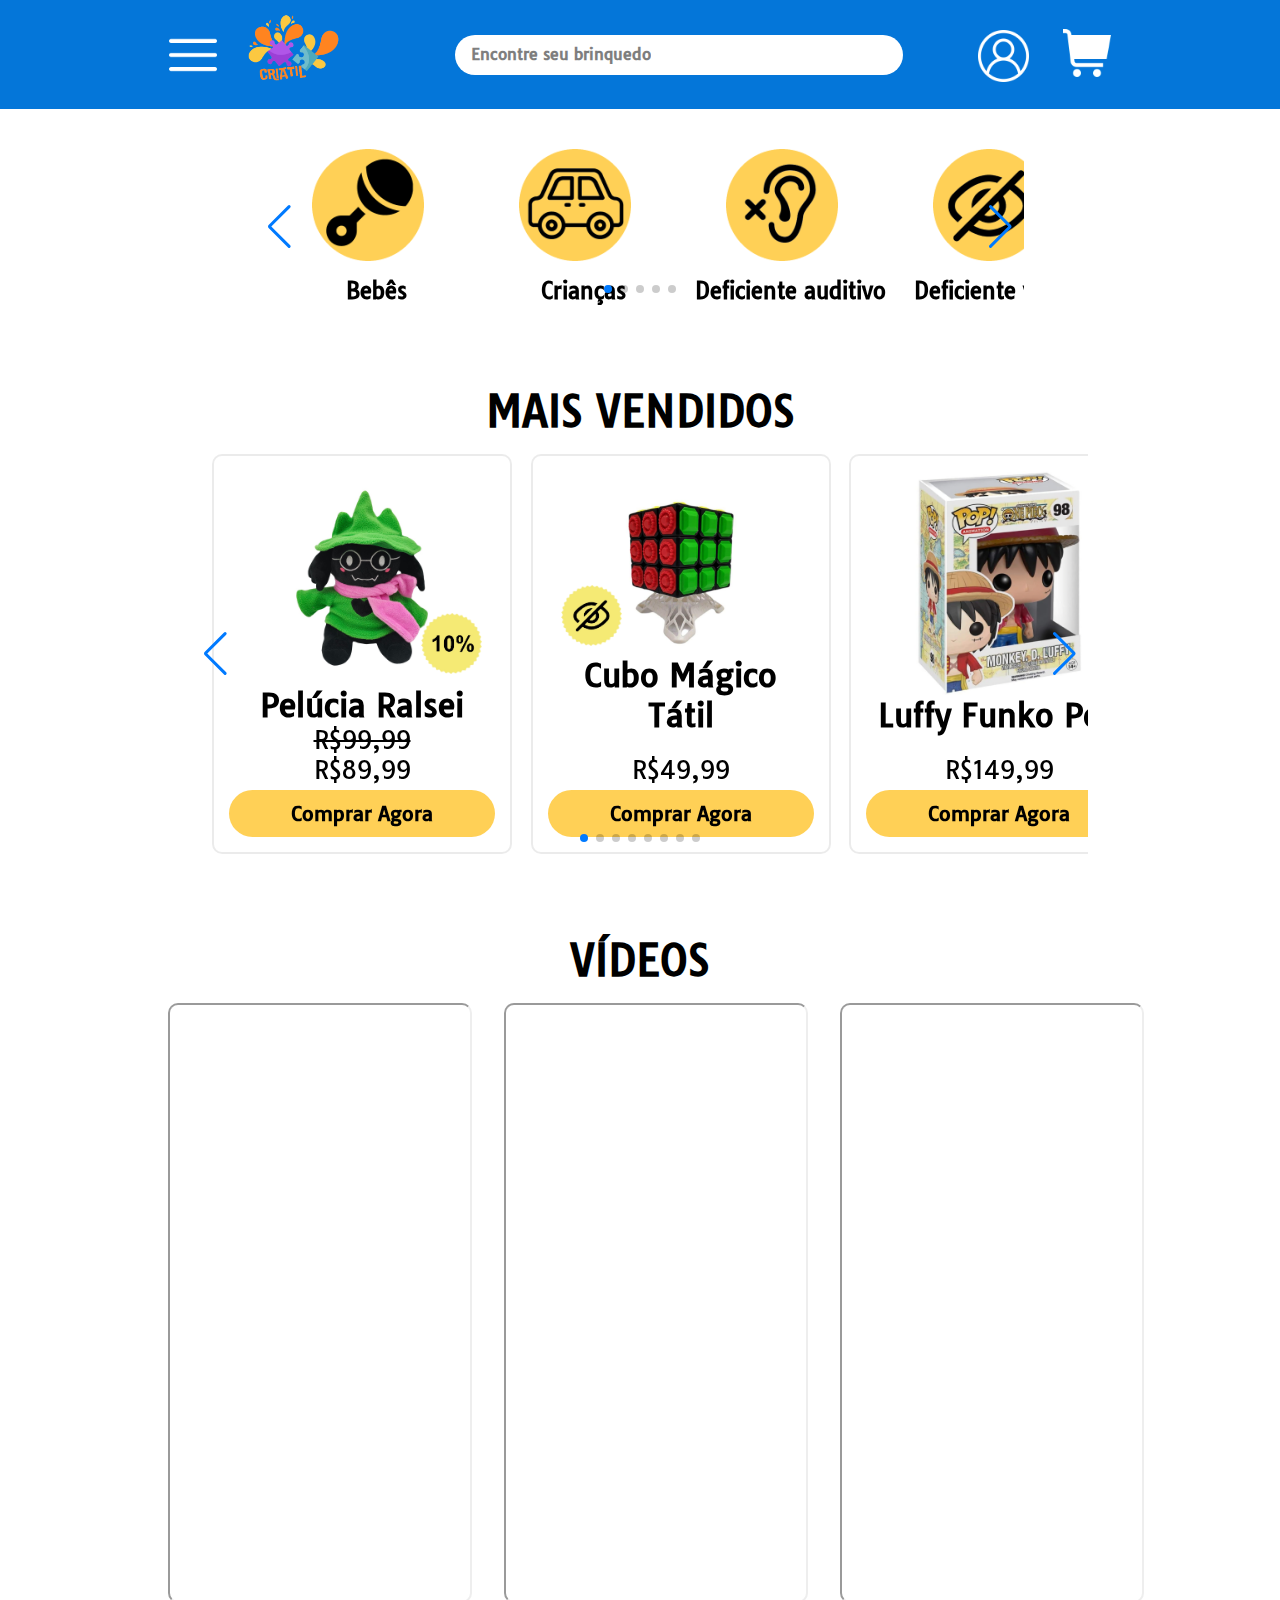
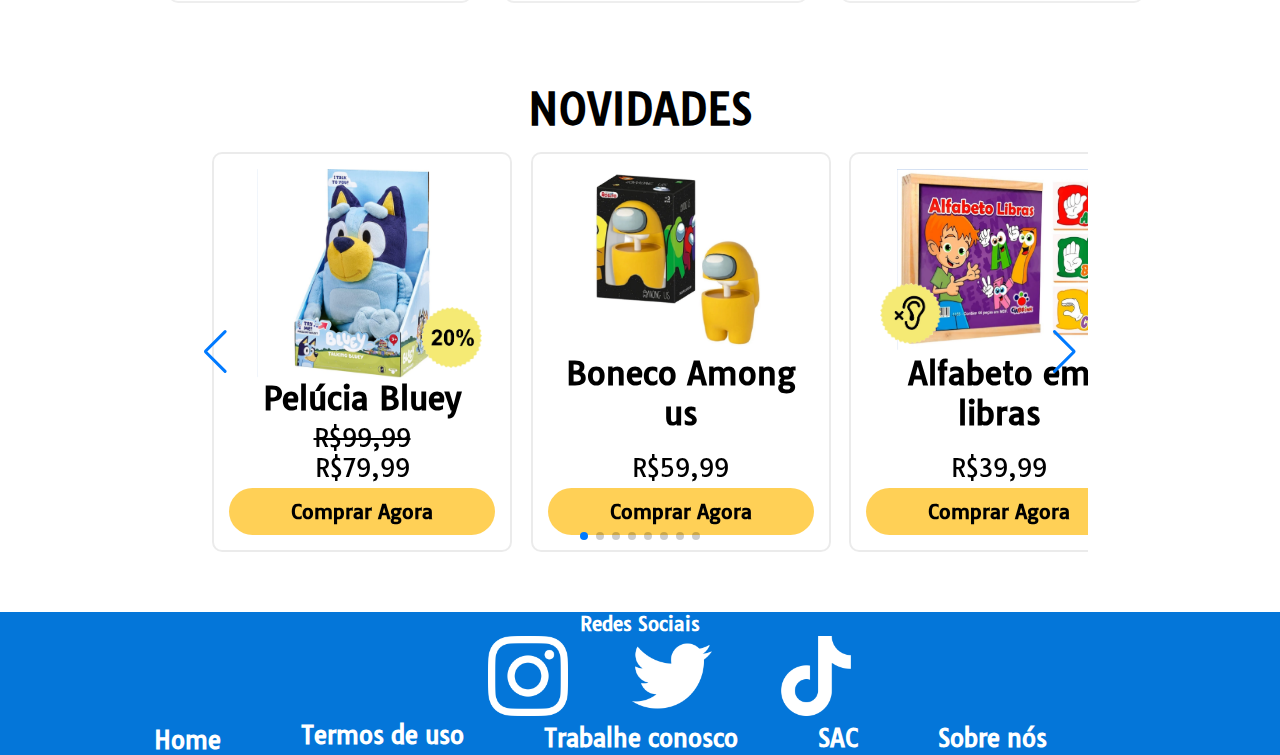
==== commit d7884887: "Alterei a responsividade do header" ====
--- a/Criatil/index.html
+++ b/Criatil/index.html
@@ -8,34 +8,139 @@
     <link rel="stylesheet" href="./CSS/principal.css">
     <link rel="stylesheet" href="CSS/heade&footer.css">
     <script src="./JS/glider.js"></script>
+    <link rel="stylesheet" href="https://cdn.jsdelivr.net/npm/swiper@11/swiper-bundle.min.css" />
     <link rel="icon" type="image/x-icon" href="Imagens/Header/Logo_1-removebg-preview_waifu2x_art_noise1_scale (1).png">
 </head>
 <body>
     <header>
+        <img src="Imagens/Header/menu-hamburguer.png" alt="Menu Sanduiche" class="sanduiche" onclick="block()"> <!--Icone de menu sanduiche-->
+
+        <div class="menu_sanduiche" id="menu_sanduiche"> <!--Conteudo do menu sanduiche-->
+            <img src="Imagens/Header/cruz.png" alt="Sair" onclick="block()" class="Cruz">
+            <ul class="sanduiche pequeno" style="margin-bottom: 3rem;">
+                
+                <div class="opcao_sanduiche">
+                    <a href="cadastro.html" class="sanduiche">
+                        <img src="Imagens/Header/perfil_branco.png" alt="Cadastro" class="representacao">
+                        <li class="sanduiche">Cadastre-se</li>   
+                    </a>
+                </div>
+            
+            <hr>
+            <div class="opcao_sanduiche">
+                <a href="login.html" class="sanduiche">
+                <img src="Imagens/Header/login_branco.png" alt="Login" class="representacao">
+                <li class="sanduiche">Entrar</li>
+            </a>
+            </div>
+            <hr>
+            <div class="opcao_sanduiche">
+                <a href="carrinho.html" class="sanduiche">
+                <img src="Imagens/Header/carrinho.png" alt="Carrinho" class="representacao">
+                <li class="sanduiche">Carrinho</li>
+                </a>
+            </div>
+            </ul>
+            <ul class="sanduiche">
+                <div class="opcao_sanduiche">
+                    <a href="filtro.html" class="sanduiche">
+                    <img src="Imagens/Header/teddy-bear.png" alt="Urso de Pelucia" class="representacao">
+                    <li class="sanduiche">Explorar catalogo</li>
+                </a>   
+                </div>
+            <hr>
+            <div class="opcao_sanduiche">
+                <a href="contato.html" class="sanduiche">
+                <img src="Imagens/Header/chamada-telefonica.png" alt="Telefone tocando" class="representacao">
+                <li class="sanduiche">Contatos</li>
+            </a>
+            </div>
+            <hr>
+            <div class="opcao_sanduiche">
+                <a href="contato.html" class="sanduiche">
+                <img src="Imagens/Header/comentarios-pergunta.png" alt="Duvida" class="representacao">
+                <li class="sanduiche">Sac</li>
+                </a>
+            </div>
+            <hr>
+            <div class="opcao_sanduiche">
+                <a href="https://www.instagram.com/toys_criatil/" class="sanduiche">
+                <img src="Imagens/Footer/instagram.png" alt="Instagram" class="representacao">
+                <li class="sanduiche">Instagram</li>
+            </a>
+            </div>
+            </ul>
+            <div class="Criatil">
+                <div style="display: flex;align-items: center;">
+                <img src="Imagens/Header/Logo_1-removebg-preview_waifu2x_art_noise1_scale (1).png" alt="Logo Criatil" class="Criatil">
+                <h4 class="Criatil">Criatil 2024</h4>
+                </div>
+            </div>
+        </div>
+
         <!--Logo Criatil-->
+        <a href="index.html">
         <img src="Imagens/Header/Logo_1-removebg-preview_waifu2x_art_noise1_scale (1).png" alt="Logo Criatil" class="Logo">
+        </a>
+
         <!--Anchors que levam para outras páginas-->
         <ul class="header">
-            <li class="header"><a href="index.html" class="header">Home</a></li>
             <li class="header"><a href="filtro.html" class="header">Explorar catalogo</a></li>
             <li class="header"><a href="contato.html" class="header">Contatos</a></li>
+            <li class="header"><a href="index.html" class="header">Sac</a></li>
             <li class="header"><a href="https://www.instagram.com/toys_criatil/" class="header">Instagram</a></li>
         </ul>
-        <input type="text" placeholder="Encontre seu brinquedo"> <!--Pesquisar-->
-        <div class="button"><!--Botões de login, cadastro e carrinho-->
-        
-        <!--login-->
-        <a href="login.html">
-        <button class="in_out"><img src="Imagens/Header/Login.png" alt="Entrar" class="button" a href="login.html"><h4 class="button">Entrar</h4></button>
-        </a>
-        <!--Cadastro-->
-        <a href="cadastro.html">
-        <button class="in_out_dois"><img src="Imagens/Header/Cadastro.png" alt="Cadastrar" class="button" a href="cadastro.html"><h4 class="button">Cadastrar</h4></button>
-        </a><!--Carrinho-->
-        <a href="carrinho.html">
-        <button class="carrinho"><img src="Imagens/Header/carrinho.png" alt="Carrinho" class="carrinho" a href="carrinho.html"></button>
-        </a>
-    </div>
+        
+        <input type="text" placeholder="Encontre seu brinquedo" class="pesquisa"> <!--Pesquisar-->
+
+            
+            <div class="Perfil" onmouseover="menuAparece('menu')" onmouseleave="menuDesaparece('menu'), menuDesaparece('dados_login'),menuAparece('login'), menuAparece('cadastro'), menuDesaparece('dados_cadastro')"><!--Div que contem as opções de login e cadastro-->
+                
+                <img src="Imagens/Header/Perfil.png" alt="Perfil" class="Perfil" id="Perfil">
+                
+                <div class="menu" id="menu">
+                <!--login-->
+                <div class="login" id="login">
+        
+            <button class="in_out" onclick="menuAparece('dados_login'), menuDesaparece('cadastro'), menuDesaparece('login')"><img src="Imagens/Header/Login.png" alt="Entrar" class="button" a href="login.html"><h4 class="button">Entrar</h4></button>
+            </div>
+            <!--Cadastro-->
+            <div class="cadastro" id="cadastro">
+            <button class="in_out_dois"  onclick="menuAparece('dados_cadastro'), menuDesaparece('cadastro'), menuDesaparece('login')"><img src="Imagens/Header/Cadastro.png" alt="Cadastrar" class="button" a href="cadastro.html"><h4 class="button">Cadastrar</h4></button>
+            </div>
+            <div class="dados_login" id="dados_login">
+                <h4 class="login">Email</h4>
+                <input type="text" placeholder="Insira seu Email" class="login">
+                <h4 class="login">Senha</h4>
+                <input type="text" placeholder="Insira sua senha" class="login">
+            </div>
+            <div class="dados_cadastro" id="dados_cadastro">
+                
+                <h4 class="cadastro">Nome</h4>
+                <input type="text" placeholder="Insira seu nome" class="cadastro">
+                
+                <h4 class="cadastro">Email</h4>
+                <input type="text" placeholder="Insira seu Email" class="cadastro">
+                
+                <h4 class="cadastro">Telefone</h4>
+                <input type="text" placeholder="Insira seu telefone" class="cadastro">
+                
+                <h4 class="cadastro">Senha</h4>
+                <input type="password" placeholder="Insira sua senha" class="cadastro">
+                
+                <h4 class="cadastro">Confirmar Senha</h4>
+                <input type="password" placeholder="Confirme sua senha" class="cadastro">
+            </div>
+                </div>
+            </div>
+            <a href="carrinho.html">
+            <img src="Imagens/Header/carrinho.png" alt="Carrinho" class="carrinho">
+            </a>
+
+            <div class="botao_stick">
+                <img src="Imagens/Header/menu-hamburguer.png" alt="Menu sanduiche" class="botao_stick" onclick="block()">
+            </div>
+    
     </header>
     
     <!--Inicio corpo do site-->
@@ -50,373 +155,134 @@
       <div class="vw-plugin-top-wrapper"></div>
     </div>
     </div>
-    <div id="app">
-        <div style="display: flex;justify-content: center;">
-        <div class="filtro_container">
-      <div id="glider-1" class="glider-contain">
-        <div class="glider">
-            <div id="filtro">
-                <img src="Imagens/Centro/Filtros/ícone bebê 2.png" alt="Bebês" class="filtro">
-                <h5>Bebês</h5>
-                </div>
+
+
+    <div class="swiper swiperSlide" style="width: 60%;">
+        <div class="swiper-wrapper">
+          
+            <div class="swiper-slide">
                 <div id="filtro">
-                    <img src="Imagens/Centro/Filtros/ícone crianças.png" alt="Crianças" class="filtro2">
-                    <h5>Crianças</h5>
-                    </div>
+                    <img src="Imagens/Centro/Filtros/ícone bebê 2.png" alt="Bebês" class="filtro">
+                    <h5>Bebês</h5>
+                    </div>
+                </div>
+                <div class="swiper-slide">
                     <div id="filtro">
-                        <img src="Imagens/Centro/Filtros/ícone deficiente auditivo.png" alt="Deficiente auditivo" class="filtro3">
+                        <img src="Imagens/Centro/Filtros/ícone crianças.png" alt="Crianças" class="filtro">
+                        <h5>Crianças</h5>
+                        </div>
+
+                </div>
+                <div class="swiper-slide">
+
+                    <div id="filtro">
+                        <img src="Imagens/Centro/Filtros/ícone deficiente auditivo.png" alt="Deficiente auditivo" class="filtro">
                         <h5>Deficiente auditivo</h5>
                         </div>
-                        <div id="filtro">
-                            <img src="Imagens/Centro/Filtros/ícone deficiente visual.png" alt="Deficiente visual" class="filtro4">
-                            <h5>Deficiente visual</h5>
-                            </div>
-                            <div id="filtro">
-                                <img src="Imagens/Centro/Filtros/ícone jovens 2.png" alt="Jovens" class="filtro">
-                                <h5>Jovens</h5>
-                            </div>
+                </div>
+                <div class="swiper-slide">
+
+                    <div id="filtro">
+                        <img src="Imagens/Centro/Filtros/ícone deficiente visual.png" alt="Deficiente visual" class="filtro">
+                        <h5>Deficiente visual</h5>
+                        </div>
+                </div>
+                <div class="swiper-slide">
+
+                    <div id="filtro">
+                        <img src="Imagens/Centro/Filtros/ícone jovens 2.png" alt="Jovens" class="filtro">
+                        <h5>Jovens</h5>
+                    </div>
+                </div>
+    
         </div>
-
-        <button aria-label="Previous" class="glider-prev">«</button>
-        <button aria-label="Next" class="glider-next">»</button>
-        <div role="tablist" class="dots"></div>
+        <div class="swiper-button-next"></div>
+        <div class="swiper-button-prev"></div>
+        <div class="swiper-pagination"></div>
       </div>
-    </div>
+    
+      <!-- Swiper JS -->
+      <script src="https://cdn.jsdelivr.net/npm/swiper@11/swiper-bundle.min.js"></script>
+    
+      <!-- Initialize Swiper -->
+      <script>
+        var swiper = new Swiper(".swiperSlide", {
+          slidesPerView: 4,
+          loop : true,
+          spaceBetween: 60,
+          navigation: {
+            nextEl: ".swiper-button-next",
+            prevEl: ".swiper-button-prev",
+          },
+          pagination: {
+            el: ".swiper-pagination",
+            clickable: true,
+          },
+          breakpoints: {
+    325: {
+        slidesPerView: 2,
+        spaceBetween: 30,
+    },
+    640: {
+      slidesPerView: 2.5,
+      spaceBetween: 30,
+    },
+    768: {
+      slidesPerView: 3,
+      spaceBetween: 60,
+    },
+    1024: {
+        slidesPerView: 3.5,
+        spaceBetween: 60,
+    },
+    1280: {
+        slidesPerView: 4,
+        spaceBetween: 60,
+    },
+  },
+        });
+      </script>
+
+
+        <div class="Titulo">
+            <h2>Mais Vendidos</h2>
         </div>
-
-      <div style="display: flex;justify-content: center;">
-      <section class="Slider">
-      <div id="glider-2" class="glider-contain">
-        <div class="glider">
-          <!--Card-->
-          <div class="Card">
-            <!--Imagem-->
-            <div class="Imagem_container">
-                <div class="Imagem">
-                    <a href="produtos.html" class="a_produto">
-                        <img src="Imagens/Centro/Ralsei.jpeg" alt="Pelúcia Ralse" class="Imagem_produto">
-                    </a>
-                    <div class="div_selo">
-                        <img src="Imagens/Centro/Selos/10.png" class="imagem_selodesc">
-                    </div>
-                </div>
-            </div>
-            <!--Texto do card-->
-            <h1 class="Nome_Produto">Pelúcia Ralsei</h1>
-            <p class="preco "><s>R$99,99</s></p>
-            <p class="preco">R$89,99</p>
-            <!--Botão "Comprar agora"-->
-            <div class="Comprar_Agora primeiro">
-                <button class="Comprar_Agora"><h2 class="Comprar_Agora">Comprar Agora</h2></button>
-            </div>
-        </div>
-         <!--Card-->
-         <div class="Card">
-            <!--Imagem-->
-            <div class="Imagem_container">
-                <div class="Imagem">
-                    <a href="produtos.html" class="a_produto">
-                    <img src="Imagens/Centro/CuboMagicoTatil.png" alt="Cubo Mágico Tátil" class="Imagem_produto">
-                    </a>
-                    <div class="div_selo">
-                        <img src="Imagens/Centro/Selos/selo final olho.png" class="imagem_selo">
-                    </div>
-                </div>
-            </div>
-            <!--Texto do card-->
-            <h1 class="Nome_Produto">Cubo Mágico Tátil</h1>
-            <br>
-            <p class="preco">R$49,99</p>
-            <!--Botão "Comprar agora"-->
-            <div class="Comprar_Agora primeiro">
-                <button class="Comprar_Agora"><h2 class="Comprar_Agora">Comprar Agora</h2></button>
-            </div>
-        </div>
-         <!--Card-->
-         <div class="Card">
-            <!--Imagem-->
-            <div class="Imagem_container">
-                <div class="Imagem">
-                    <a href="produtos.html" class="a_produto">
-                    <img src="Imagens/Centro/Luffy.png" alt="Luffy Funko Pop" class="Imagem_produto">
-                    </a>
-                </div>
-            </div>
-            <!--Texto do card-->
-            <h1 class="Nome_Produto">Luffy Funko Pop</h1>
-            <br>
-            <p class="preco">R$149,99</p>
-            <!--Botão "Comprar agora"-->
-            <div class="Comprar_Agora primeiro">
-                <button class="Comprar_Agora"><h2 class="Comprar_Agora">Comprar Agora</h2></button>
-            </div>
-        </div>
-         <!--Card-->
-         <div class="Card">
-            <!--Imagem-->
-            <div class="Imagem_container">
-                <div class="Imagem">
-                    <a href="produtos.html" class="a_produto">
-                    <img src="Imagens/Centro/UnoBraille.png" alt="Uno Braille" class="uno Braille Edition">
-                    </a>
-                    <div class="div_selo">
-                        <img src="Imagens/Centro/Selos/selo final olho.png" class="imagem_selo">
-                    </div>
-                    <div class="div_selo">
-                        <img src="Imagens/Centro/Selos/20.png" class="imagem_selodesc">
-                    </div>
-                </div>
-            </div>
-            <!--Texto do card-->
-            <h1 class="Nome_Produto">Uno Braille Edition</h1>
-            <p class="preco primeiro"><s>R$24,99</s></p>
-            <p class="preco">R$19,99</p>
-            <!--Botão "Comprar agora"-->
-            <div class="Comprar_Agora primeiro">
-                <button class="Comprar_Agora"><h2 class="Comprar_Agora">Comprar Agora</h2></button>
-            </div>
-        </div>
-         <!--Card-->
-         <div class="Card">
-            <!--Imagem-->
-            <div class="Imagem_container">
-                <div class="Imagem">
-                    <a href="produtos.html" class="a_produto">
-                    <img src="Imagens/Centro/Bluey.png" alt="Bluey pelúcia" class="Imagem_produto">
-                    </a>
-                    <div class="div_selo">
-                        <img src="Imagens/Centro/Selos/20.png" class="imagem_selodesc">
-                    </div>
-                </div>
-            </div>
-            <!--Texto do card-->
-            <h1 class="Nome_Produto">Pelúcia Bluey</h1>
-            <p class="preco primeiro"><s>R$99,99</s></p>
-            <p class="preco">R$79,99</p>
-            <!--Botão "Comprar agora"-->
-            <div class="Comprar_Agora primeiro">
-                <button class="Comprar_Agora"><h2 class="Comprar_Agora">Comprar Agora</h2></button>
-            </div>
-        </div>
-         <!--Card-->
-         <div class="Card">
-            <!--Imagem-->
-            <div class="Imagem_container">
-                <div class="Imagem">
-                    <a href="produtos.html" class="a_produto">
-                    <img src="Imagens/Centro/Amongus.png" alt="Ralsei plush" class="Imagem_produto">
-                    </a>
-                </div>
-            </div>
-            <!--Texto do card-->
-            <h1 class="Nome_Produto">Boneco Among us</h1>
-            <br>
-            <p class="preco">R$59,99</p>
-            <!--Botão "Comprar agora"-->
-            <div class="Comprar_Agora primeiro">
-                <button class="Comprar_Agora"><h2 class="Comprar_Agora">Comprar Agora</h2></button>
-            </div>
-        </div> <!--Card-->
-        <div class="Card">
-            <!--Imagem-->
-            <div class="Imagem_container">
-                <div class="Imagem">
-                    <a href="produtos.html" class="a_produto">
-                    <img src="Imagens/Centro/AlfabetoLibras.png" alt="Ralsei plush" class="Imagem_produto">
-                    </a>
-                    <div class="div_selo">
-                        <img src="Imagens/Centro/Selos/selo final ouvido.png" class="imagem_selo">
-                    </div>
-                </div>
-            </div>
-            <!--Texto do card-->
-            <h1 class="Nome_Produto">Alfabeto em libras</h1>
-            <br>
-            <p class="preco">R$39,99</p>
-            <!--Botão "Comprar agora"-->
-            <div class="Comprar_Agora primeiro">
-                <button class="Comprar_Agora"><h2 class="Comprar_Agora">Comprar Agora</h2></button>
-            </div>
-        </div> <!--Card-->
-        <div class="Card">
-            <!--Imagem-->
-            <div class="Imagem_container">
-                <div class="Imagem">
-                    <a href="produtos.html" class="a_produto">
-                    <img src="Imagens/Centro/Coup.png" alt="Coup card game" class="Imagem_produto">
-                    </a>
-                    <div class="div_selo">
-                        <img src="Imagens/Centro/Selos/25.png" class="imagem_selodesc">
-                    </div>
-                </div>
-            </div>
-            <!--Texto do card-->
-            <h1 class="Nome_Produto">Coup Card Game</h1>
-            <p class="preco primeiro"><s>R$99,99</s></p>
-            <p class="preco">R$74,99</p>
-            <!--Botão "Comprar agora"-->
-            <div class="Comprar_Agora primeiro">
-                <button class="Comprar_Agora"><h2 class="Comprar_Agora">Comprar Agora</h2></button>
-            </div>
-        </div>
-        </div>
-
-        <button aria-label="Previous" class="glider-prev">«</button>
-        <button aria-label="Next" class="glider-next">»</button>
-        <div role="tablist" class="dots"></div>
-      </div>
-      </section>
-    </div>
-    </div>
-
-
-
-
-
-    <div class="video">
-
-        <div class="Titulo">
-            <h2>Vídeos</h2>
-        </div>
-        <div class="iframes">
-
-            <iframe src="https://www.youtube.com/embed/KEDKrFzvtmI" width="400" height="600" class="video"></iframe>
-             <iframe src="https://www.youtube.com/embed/nEnLsZL-ibw" width="400" height="600" class="video2"></iframe>
-             <iframe src="https://www.youtube.com/embed/HehqO9YAyCs" width="400" height="600" class="video3"></iframe>
-        </div>
-    </div>
-                
-        <script>
-            new Glider(document.querySelector('#glider'), {
-  slidesToShow: 1,
-  slidesToScroll: 1,
-  draggable: true,
-  dots: '#dots',
-  arrows: {
-    prev: '#glider-prev',
-    next: '#glider-next'
-  }
-});
-        </script>
-
-        <div style="display: flex;justify-content: center;">
-            <!--SLider-->
-            <section class="Slider">
-                <!--Titulo-->
-                <h3 class="Titulo">Novidades</h3>
-                <div class="glider-contain">
-                    <div class="glider2">
-                <!--Card-->
-                <div class="Card">
+        <div class="swiper mySwiper">
+            <div class="swiper-wrapper">
+              
+                <div class="swiper-slide">
+                    <!--Card-->
+                  <div class="Card">
                     <!--Imagem-->
                     <div class="Imagem_container">
                         <div class="Imagem">
-                            <a href="produtos.html">
-                            <img src="Imagens/Centro/Bluey.png" alt="Bluey pelúcia" class="Imagem_produto">
+                            <a href="produtos.html" class="a_produto">
+                                <img src="Imagens/Centro/Ralsei.jpeg" alt="Pelúcia Ralse" class="Imagem_produto">
                             </a>
                             <div class="div_selo">
-                                <img src="Imagens/Centro/Selos/20.png" class="imagem_selodesc">
+                                <img src="Imagens/Centro/Selos/10.png" class="imagem_selodesc">
                             </div>
                         </div>
                     </div>
                     <!--Texto do card-->
-                    <h1 class="Nome_Produto">Pelúcia Bluey</h1>
-                    <p class="preco primeiro"><s>R$99,99</s></p>
-                    <p class="preco">R$79,99</p>
+                    <h1 class="Nome_Produto">Pelúcia Ralsei</h1>
+                    <p class="preco "><s>R$99,99</s></p>
+                    <p class="preco">R$89,99</p>
                     <!--Botão "Comprar agora"-->
                     <div class="Comprar_Agora primeiro">
                         <button class="Comprar_Agora"><h2 class="Comprar_Agora">Comprar Agora</h2></button>
                     </div>
                 </div>
-                 <!--Card-->
+        
+                </div>
+                
+                <div class="swiper-slide">
+                <!--Card-->
                  <div class="Card">
                     <!--Imagem-->
                     <div class="Imagem_container">
                         <div class="Imagem">
-                            <a href="produtos.html">
-                            <img src="Imagens/Centro/Amongus.png" alt="Ralsei plush" class="Imagem_produto">
-                            </a>
-                        </div>
-                    </div>
-                    <!--Texto do card-->
-                    <h1 class="Nome_Produto">Boneco Among us</h1>
-                    <br>
-                    <p class="preco">R$59,99</p>
-                    <!--Botão "Comprar agora"-->
-                    <div class="Comprar_Agora primeiro">
-                        <button class="Comprar_Agora"><h2 class="Comprar_Agora">Comprar Agora</h2></button>
-                    </div>
-                </div> <!--Card-->
-                <div class="Card">
-                    <!--Imagem-->
-                    <div class="Imagem_container">
-                        <div class="Imagem">
-                            <a href="produtos.html">
-                            <img src="Imagens/Centro/AlfabetoLibras.png" alt="Ralsei plush" class="Imagem_produto">
-                            </a>
-                            <div class="div_selo">
-                                <img src="Imagens/Centro/Selos/selo final ouvido.png" class="imagem_selo">
-                            </div>
-                        </div>
-                    </div>
-                    <!--Texto do card-->
-                    <h1 class="Nome_Produto">Alfabeto em libras</h1>
-                    <br>
-                    <p class="preco">R$39,99</p>
-                    <!--Botão "Comprar agora"-->
-                    <div class="Comprar_Agora primeiro">
-                        <button class="Comprar_Agora"><h2 class="Comprar_Agora">Comprar Agora</h2></button>
-                    </div>
-                </div> <!--Card-->
-                <div class="Card">
-                    <!--Imagem-->
-                    <div class="Imagem_container">
-                        <div class="Imagem">
-                            <a href="produtos.html">
-                            <img src="Imagens/Centro/Coup.png" alt="Coup card game" class="Imagem_produto">
-                            </a>
-                            <div class="div_selo">
-                                <img src="Imagens/Centro/Selos/25.png" class="imagem_selodesc">
-                            </div>
-                        </div>
-                    </div>
-                    <!--Texto do card-->
-                    <h1 class="Nome_Produto">Coup Card Game</h1>
-                    <p class="preco primeiro"><s>R$99,99</s></p>
-                    <p class="preco">R$74,99</p>
-                    <!--Botão "Comprar agora"-->
-                    <div class="Comprar_Agora primeiro">
-                        <button class="Comprar_Agora"><h2 class="Comprar_Agora">Comprar Agora</h2></button>
-                    </div>
-                </div>
-                <!--Card-->
-                <div class="Card">
-                    <!--Imagem-->
-                    <div class="Imagem_container">
-                        <div class="Imagem">
-                            <a href="produtos.html">
-                            <img src="Imagens/Centro/Ralsei.jpeg" alt="Pelúcia Ralse" class="Imagem_produto">
-                            </a>
-                            <div class="div_selo">
-                                <img src="Imagens/Centro/Selos/10.png" class="imagem_selodesc">
-                            </div>
-                        </div>
-                    </div>
-                    <!--Texto do card-->
-                    <h1 class="Nome_Produto">Pelúcia Ralsei</h1>
-                    <p class="preco primeiro"><s>R$99,99</s></p>
-                    <p class="preco">R$89,99</p>
-                    <!--Botão "Comprar agora"-->
-                    <div class="Comprar_Agora primeiro">
-                        <button class="Comprar_Agora"><h2 class="Comprar_Agora">Comprar Agora</h2></button>
-                    </div>
-                </div>
-                 <!--Card-->
-                 <div class="Card">
-                    <!--Imagem-->
-                    <div class="Imagem_container">
-                        <div class="Imagem">
-                            <a href="produtos.html">
+                            <a href="produtos.html" class="a_produto">
                             <img src="Imagens/Centro/CuboMagicoTatil.png" alt="Cubo Mágico Tátil" class="Imagem_produto">
                             </a>
                             <div class="div_selo">
@@ -433,12 +299,16 @@
                         <button class="Comprar_Agora"><h2 class="Comprar_Agora">Comprar Agora</h2></button>
                     </div>
                 </div>
+        
+                </div>
+        
+                <div class="swiper-slide">
                  <!--Card-->
                  <div class="Card">
                     <!--Imagem-->
                     <div class="Imagem_container">
                         <div class="Imagem">
-                            <a href="produtos.html">
+                            <a href="produtos.html" class="a_produto">
                             <img src="Imagens/Centro/Luffy.png" alt="Luffy Funko Pop" class="Imagem_produto">
                             </a>
                         </div>
@@ -452,12 +322,16 @@
                         <button class="Comprar_Agora"><h2 class="Comprar_Agora">Comprar Agora</h2></button>
                     </div>
                 </div>
+        
+                </div>
+        
+                <div class="swiper-slide">
                  <!--Card-->
                  <div class="Card">
                     <!--Imagem-->
                     <div class="Imagem_container">
                         <div class="Imagem">
-                            <a href="produtos.html">
+                            <a href="produtos.html" class="a_produto">
                             <img src="Imagens/Centro/UnoBraille.png" alt="Uno Braille" class="uno Braille Edition">
                             </a>
                             <div class="div_selo">
@@ -477,27 +351,437 @@
                         <button class="Comprar_Agora"><h2 class="Comprar_Agora">Comprar Agora</h2></button>
                     </div>
                 </div>
-                    </div>
-                  
-                    <button aria-label="Previous" class="glider2-prev">«</button>
-                    <button aria-label="Next" class="glider2-next">»</button>
-                    <div role="tablist" class="dots2"></div>
-                  </div>
-                  <script>
-                    new Glider(document.querySelector('.glider2'), {
-              slidesToScroll: 4,
-              slidesToShow: 4,
-              draggable: true,
-              dots: '.dots2',
-              arrows: {
-                prev: '.glider2-prev',
-                next: '.glider2-next'
-              }
+        
+                </div>
+        
+                <div class="swiper-slide">
+                 <!--Card-->
+                 <div class="Card">
+                    <!--Imagem-->
+                    <div class="Imagem_container">
+                        <div class="Imagem">
+                            <a href="produtos.html" class="a_produto">
+                            <img src="Imagens/Centro/Bluey.png" alt="Bluey pelúcia" class="Imagem_produto">
+                            </a>
+                            <div class="div_selo">
+                                <img src="Imagens/Centro/Selos/20.png" class="imagem_selodesc">
+                            </div>
+                        </div>
+                    </div>
+                    <!--Texto do card-->
+                    <h1 class="Nome_Produto">Pelúcia Bluey</h1>
+                    <p class="preco primeiro"><s>R$99,99</s></p>
+                    <p class="preco">R$79,99</p>
+                    <!--Botão "Comprar agora"-->
+                    <div class="Comprar_Agora primeiro">
+                        <button class="Comprar_Agora"><h2 class="Comprar_Agora">Comprar Agora</h2></button>
+                    </div>
+                </div>
+        
+                </div>
+        
+                <div class="swiper-slide">
+        
+                 <!--Card-->
+                 <div class="Card">
+                    <!--Imagem-->
+                    <div class="Imagem_container">
+                        <div class="Imagem">
+                            <a href="produtos.html" class="a_produto">
+                            <img src="Imagens/Centro/Amongus.png" alt="Ralsei plush" class="Imagem_produto">
+                            </a>
+                        </div>
+                    </div>
+                    <!--Texto do card-->
+                    <h1 class="Nome_Produto">Boneco Among us</h1>
+                    <br>
+                    <p class="preco">R$59,99</p>
+                    <!--Botão "Comprar agora"-->
+                    <div class="Comprar_Agora primeiro">
+                        <button class="Comprar_Agora"><h2 class="Comprar_Agora">Comprar Agora</h2></button>
+                    </div>
+                </div> 
+                
+                </div>
+        
+                <div class="swiper-slide">
+                <!--Card-->
+                <div class="Card">
+                    <!--Imagem-->
+                    <div class="Imagem_container">
+                        <div class="Imagem">
+                            <a href="produtos.html" class="a_produto">
+                            <img src="Imagens/Centro/AlfabetoLibras.png" alt="Ralsei plush" class="Imagem_produto">
+                            </a>
+                            <div class="div_selo">
+                                <img src="Imagens/Centro/Selos/selo final ouvido.png" class="imagem_selo">
+                            </div>
+                        </div>
+                    </div>
+                    <!--Texto do card-->
+                    <h1 class="Nome_Produto">Alfabeto em libras</h1>
+                    <br>
+                    <p class="preco">R$39,99</p>
+                    <!--Botão "Comprar agora"-->
+                    <div class="Comprar_Agora primeiro">
+                        <button class="Comprar_Agora"><h2 class="Comprar_Agora">Comprar Agora</h2></button>
+                    </div>
+                </div> 
+                
+                </div>
+        
+                <div class="swiper-slide">
+                <!--Card-->
+                <div class="Card">
+                    <!--Imagem-->
+                    <div class="Imagem_container">
+                        <div class="Imagem">
+                            <a href="produtos.html" class="a_produto">
+                            <img src="Imagens/Centro/Coup.png" alt="Coup card game" class="Imagem_produto">
+                            </a>
+                            <div class="div_selo">
+                                <img src="Imagens/Centro/Selos/25.png" class="imagem_selodesc">
+                            </div>
+                        </div>
+                    </div>
+                    <!--Texto do card-->
+                    <h1 class="Nome_Produto">Coup Card Game</h1>
+                    <p class="preco primeiro"><s>R$99,99</s></p>
+                    <p class="preco">R$74,99</p>
+                    <!--Botão "Comprar agora"-->
+                    <div class="Comprar_Agora primeiro">
+                        <button class="Comprar_Agora"><h2 class="Comprar_Agora">Comprar Agora</h2></button>
+                    </div>
+                </div>
+        
+                
+                </div>
+        
+            </div>
+            <div class="swiper-button-next"></div>
+            <div class="swiper-button-prev"></div>
+            <div class="swiper-pagination"></div>
+          </div>
+        
+          <!-- Swiper JS -->
+          <script src="https://cdn.jsdelivr.net/npm/swiper@11/swiper-bundle.min.js"></script>
+        
+          <!-- Initialize Swiper -->
+          <script>
+            var swiper = new Swiper(".mySwiper", {
+              slidesPerView: 3,
+              loop : true,
+              spaceBetween: 60,
+              navigation: {
+                nextEl: ".swiper-button-next",
+                prevEl: ".swiper-button-prev",
+              },
+              pagination: {
+                el: ".swiper-pagination",
+                clickable: true,
+              },
+              breakpoints: {
+        475: {
+            slidesPerView: 1,
+            spaceBetween: 30,
+        },
+        640: {
+          slidesPerView: 1.5,
+          spaceBetween: 30,
+        },
+        768: {
+          slidesPerView: 2,
+          spaceBetween: 60,
+        },
+        1024: {
+            slidesPerView: 2.5,
+            spaceBetween: 60,
+        },
+        1280: {
+            slidesPerView: 3,
+            spaceBetween: 60,
+        },
+      },
             });
-                </script>
-                  
-            </section>
-            </div>
+          </script>
+
+
+
+    <div class="video container">
+
+        <div class="Titulo">
+            <h2>Vídeos</h2>
+        </div>
+        <div class="iframes">
+
+            <iframe src="https://www.youtube.com/embed/KEDKrFzvtmI" width="400" height="600" class="video"></iframe>
+             <iframe src="https://www.youtube.com/embed/nEnLsZL-ibw" width="400" height="600" class="video2"></iframe>
+             <iframe src="https://www.youtube.com/embed/HehqO9YAyCs" width="400" height="600" class="video3"></iframe>
+        </div>
+    </div>
+                
+
+
+    <div class="Titulo">
+        <h2>Novidades</h2>
+    </div>
+    <div class="swiper mySwiper">
+        <div class="swiper-wrapper">
+    
+            <div class="swiper-slide">
+             <!--Card-->
+             <div class="Card">
+                <!--Imagem-->
+                <div class="Imagem_container">
+                    <div class="Imagem">
+                        <a href="produtos.html" class="a_produto">
+                        <img src="Imagens/Centro/Bluey.png" alt="Bluey pelúcia" class="Imagem_produto">
+                        </a>
+                        <div class="div_selo">
+                            <img src="Imagens/Centro/Selos/20.png" class="imagem_selodesc">
+                        </div>
+                    </div>
+                </div>
+                <!--Texto do card-->
+                <h1 class="Nome_Produto">Pelúcia Bluey</h1>
+                <p class="preco primeiro"><s>R$99,99</s></p>
+                <p class="preco">R$79,99</p>
+                <!--Botão "Comprar agora"-->
+                <div class="Comprar_Agora primeiro">
+                    <button class="Comprar_Agora"><h2 class="Comprar_Agora">Comprar Agora</h2></button>
+                </div>
+            </div>
+    
+            </div>
+    
+            <div class="swiper-slide">
+    
+             <!--Card-->
+             <div class="Card">
+                <!--Imagem-->
+                <div class="Imagem_container">
+                    <div class="Imagem">
+                        <a href="produtos.html" class="a_produto">
+                        <img src="Imagens/Centro/Amongus.png" alt="Ralsei plush" class="Imagem_produto">
+                        </a>
+                    </div>
+                </div>
+                <!--Texto do card-->
+                <h1 class="Nome_Produto">Boneco Among us</h1>
+                <br>
+                <p class="preco">R$59,99</p>
+                <!--Botão "Comprar agora"-->
+                <div class="Comprar_Agora primeiro">
+                    <button class="Comprar_Agora"><h2 class="Comprar_Agora">Comprar Agora</h2></button>
+                </div>
+            </div> 
+            
+            </div>
+    
+            <div class="swiper-slide">
+            <!--Card-->
+            <div class="Card">
+                <!--Imagem-->
+                <div class="Imagem_container">
+                    <div class="Imagem">
+                        <a href="produtos.html" class="a_produto">
+                        <img src="Imagens/Centro/AlfabetoLibras.png" alt="Ralsei plush" class="Imagem_produto">
+                        </a>
+                        <div class="div_selo">
+                            <img src="Imagens/Centro/Selos/selo final ouvido.png" class="imagem_selo">
+                        </div>
+                    </div>
+                </div>
+                <!--Texto do card-->
+                <h1 class="Nome_Produto">Alfabeto em libras</h1>
+                <br>
+                <p class="preco">R$39,99</p>
+                <!--Botão "Comprar agora"-->
+                <div class="Comprar_Agora primeiro">
+                    <button class="Comprar_Agora"><h2 class="Comprar_Agora">Comprar Agora</h2></button>
+                </div>
+            </div> 
+            
+            </div>
+    
+            <div class="swiper-slide">
+            <!--Card-->
+            <div class="Card">
+                <!--Imagem-->
+                <div class="Imagem_container">
+                    <div class="Imagem">
+                        <a href="produtos.html" class="a_produto">
+                        <img src="Imagens/Centro/Coup.png" alt="Coup card game" class="Imagem_produto">
+                        </a>
+                        <div class="div_selo">
+                            <img src="Imagens/Centro/Selos/25.png" class="imagem_selodesc">
+                        </div>
+                    </div>
+                </div>
+                <!--Texto do card-->
+                <h1 class="Nome_Produto">Coup Card Game</h1>
+                <p class="preco primeiro"><s>R$99,99</s></p>
+                <p class="preco">R$74,99</p>
+                <!--Botão "Comprar agora"-->
+                <div class="Comprar_Agora primeiro">
+                    <button class="Comprar_Agora"><h2 class="Comprar_Agora">Comprar Agora</h2></button>
+                </div>
+            </div>
+    
+            
+            </div>
+            <div class="swiper-slide">
+                <!--Card-->
+              <div class="Card">
+                <!--Imagem-->
+                <div class="Imagem_container">
+                    <div class="Imagem">
+                        <a href="produtos.html" class="a_produto">
+                            <img src="Imagens/Centro/Ralsei.jpeg" alt="Pelúcia Ralse" class="Imagem_produto">
+                        </a>
+                        <div class="div_selo">
+                            <img src="Imagens/Centro/Selos/10.png" class="imagem_selodesc">
+                        </div>
+                    </div>
+                </div>
+                <!--Texto do card-->
+                <h1 class="Nome_Produto">Pelúcia Ralsei</h1>
+                <p class="preco "><s>R$99,99</s></p>
+                <p class="preco">R$89,99</p>
+                <!--Botão "Comprar agora"-->
+                <div class="Comprar_Agora primeiro">
+                    <button class="Comprar_Agora"><h2 class="Comprar_Agora">Comprar Agora</h2></button>
+                </div>
+            </div>
+    
+            </div>
+            
+            <div class="swiper-slide">
+            <!--Card-->
+             <div class="Card">
+                <!--Imagem-->
+                <div class="Imagem_container">
+                    <div class="Imagem">
+                        <a href="produtos.html" class="a_produto">
+                        <img src="Imagens/Centro/CuboMagicoTatil.png" alt="Cubo Mágico Tátil" class="Imagem_produto">
+                        </a>
+                        <div class="div_selo">
+                            <img src="Imagens/Centro/Selos/selo final olho.png" class="imagem_selo">
+                        </div>
+                    </div>
+                </div>
+                <!--Texto do card-->
+                <h1 class="Nome_Produto">Cubo Mágico Tátil</h1>
+                <br>
+                <p class="preco">R$49,99</p>
+                <!--Botão "Comprar agora"-->
+                <div class="Comprar_Agora primeiro">
+                    <button class="Comprar_Agora"><h2 class="Comprar_Agora">Comprar Agora</h2></button>
+                </div>
+            </div>
+    
+            </div>
+    
+            <div class="swiper-slide">
+             <!--Card-->
+             <div class="Card">
+                <!--Imagem-->
+                <div class="Imagem_container">
+                    <div class="Imagem">
+                        <a href="produtos.html" class="a_produto">
+                        <img src="Imagens/Centro/Luffy.png" alt="Luffy Funko Pop" class="Imagem_produto">
+                        </a>
+                    </div>
+                </div>
+                <!--Texto do card-->
+                <h1 class="Nome_Produto">Luffy Funko Pop</h1>
+                <br>
+                <p class="preco">R$149,99</p>
+                <!--Botão "Comprar agora"-->
+                <div class="Comprar_Agora primeiro">
+                    <button class="Comprar_Agora"><h2 class="Comprar_Agora">Comprar Agora</h2></button>
+                </div>
+            </div>
+    
+            </div>
+    
+            <div class="swiper-slide">
+             <!--Card-->
+             <div class="Card">
+                <!--Imagem-->
+                <div class="Imagem_container">
+                    <div class="Imagem">
+                        <a href="produtos.html" class="a_produto">
+                        <img src="Imagens/Centro/UnoBraille.png" alt="Uno Braille" class="uno Braille Edition">
+                        </a>
+                        <div class="div_selo">
+                            <img src="Imagens/Centro/Selos/selo final olho.png" class="imagem_selo">
+                        </div>
+                        <div class="div_selo">
+                            <img src="Imagens/Centro/Selos/20.png" class="imagem_selodesc">
+                        </div>
+                    </div>
+                </div>
+                <!--Texto do card-->
+                <h1 class="Nome_Produto">Uno Braille Edition</h1>
+                <p class="preco primeiro"><s>R$24,99</s></p>
+                <p class="preco">R$19,99</p>
+                <!--Botão "Comprar agora"-->
+                <div class="Comprar_Agora primeiro">
+                    <button class="Comprar_Agora"><h2 class="Comprar_Agora">Comprar Agora</h2></button>
+                </div>
+            </div>
+    
+            </div>
+    
+        </div>
+        <div class="swiper-button-next"></div>
+        <div class="swiper-button-prev"></div>
+        <div class="swiper-pagination"></div>
+      </div>
+    
+      <!-- Swiper JS -->
+      <script src="https://cdn.jsdelivr.net/npm/swiper@11/swiper-bundle.min.js"></script>
+    
+      <!-- Initialize Swiper -->
+      <script>
+        var swiper = new Swiper(".mySwiper", {
+          slidesPerView: 3,
+          loop : true,
+          spaceBetween: 60,
+          navigation: {
+            nextEl: ".swiper-button-next",
+            prevEl: ".swiper-button-prev",
+          },
+          pagination: {
+            el: ".swiper-pagination",
+            clickable: true,
+          },
+          breakpoints: {
+    475: {
+        slidesPerView: 1,
+        spaceBetween: 30,
+    },
+    640: {
+      slidesPerView: 1.5,
+      spaceBetween: 30,
+    },
+    768: {
+      slidesPerView: 2,
+      spaceBetween: 60,
+    },
+    1024: {
+        slidesPerView: 2.5,
+        spaceBetween: 60,
+    },
+    1280: {
+        slidesPerView: 3,
+        spaceBetween: 60,
+    },
+  },
+        });
+      </script>
+
 
             <footer>
                 <div class="Redes_Sociais"><!--Inclui titulo e logo das redes sociais-->
--- a/Criatil/CSS/principal.css
+++ b/Criatil/CSS/principal.css
@@ -8,8 +8,18 @@
 font-family: "Tauri";
 }
 
-
-  /*Inicio corpo do texto*/
+html{
+  width: 100%;
+}
+
+  /*Inicio corpo da página*/
+  .container {
+    max-width: 1536px;
+    margin-left: auto;
+    margin-right: auto;
+    padding-left: 0.5rem;
+    padding-right: 0.5rem;
+  }
   a{
     text-decoration: none;
     color: black;
@@ -31,11 +41,13 @@
     text-transform: uppercase;
     text-align: center;
     margin: 0px;
+    margin-top: 5rem;
 }
 .Card{
     display: flex;
     flex-direction: column;
     width: 300px;
+    height: 400px;
     padding: 15px;
     border: 2px solid rgb(0, 0,0,0.08);
     border-radius: 10px;
@@ -52,10 +64,11 @@
   overflow: hidden;
   position: relative;
 }
-.Imagem a,Imagem{
+.Imagem a,.Imagem{
     width: 100%;
     height: 100%;
-    display: flex;    
+    display: flex; 
+    position: relative;   
 }
 .Imagem a img{
     width: 100%;
@@ -69,6 +82,10 @@
 .Nome_Produto{
     font-size: 2rem;
     flex-wrap: wrap;
+}
+.a_produto{
+  width: 100px;
+  height: 150px;
 }
 .preco{
     font-size: 1.5rem;
@@ -96,7 +113,7 @@
 div.videos{
     display: flex;
     justify-content: center;
-    width:90%
+    width:100%
 }
 .Titulo{
     margin-bottom: 1rem;
@@ -138,6 +155,30 @@
   width: 50%;
   display: flex;
   justify-content: center;
+}
+.imagem_selo {
+  position: absolute;
+  bottom: 5%;
+  left: 5%;
+  height: auto;
+  width: 23%;
+  z-index: 1;
+}
+.imagem_selodesc {
+  position: absolute;
+  bottom: 5%;
+  right: 5%;
+  height: auto;
+  width: 23%;
+  z-index: 1;
+}
+.swiper{
+  width: 70%;
+  justify-content: center;
+  padding-bottom: 50px;
+  padding-left: 50px;
+  padding-right: 50px;
+  margin-bottom: 60px;
 }
 @media (min-width:350px) and (max-width:450px){
   iframe.video2,iframe.video3{
@@ -164,6 +205,46 @@
       margin-top: 1rem;
       text-align: center;
     }
-  }
-/*Fim corpo do site*/
-
+    /* 2xl */
+@media (max-width: 1536px) {
+  .container {
+    max-width: 1280px;
+  }
+}
+
+/* xl */
+@media (max-width: 1280px) {
+  .container {
+    max-width: 1024px;
+  }
+}
+
+/* lg */
+@media (max-width: 1024px) {
+  .container {
+    max-width: 768px;
+  }
+}
+
+/* md */
+@media (max-width: 768px) {
+  .container {
+    max-width: 640px;
+  }
+}
+
+/* sm */
+@media (max-width: 640px) {
+  .container {
+    max-width: 475px;
+  }
+}
+
+/* xs */
+@media (max-width: 475px) {
+  .container {
+    width: 100%;
+  }
+  }
+}
+/*Fim corpo do site*/--- a/Criatil/CSS/heade&footer.css
+++ b/Criatil/CSS/heade&footer.css
@@ -5,6 +5,7 @@
     display: flex;
     flex-wrap: wrap;
     justify-content: center;
+    align-items: center;
   }
   a{
     text-decoration: none;
@@ -30,6 +31,8 @@
     position: relative;
     width: min-content;
     transform-origin: center;
+    cursor: pointer;
+
   }
   a.header::after{
     content: '';
@@ -43,18 +46,45 @@
     transition-duration: 0.5s;
     transform-origin: center;
 }   
-a.header:hover::after{
+a.header:hover::after{ /*Faz uma linha aparecer quando o mouse ta em cima*/
     transform: scaleX(1);
 }
-  
-  header input{
-    height: 2.5rem;
-    width: 28rem;
-    align-self: center;
-    border-radius: 50px;
-    border: none;
-    margin-left: 2rem;
-  }
+
+
+div.menu_sanduiche{ 
+  display: flex;
+  background-color: #0476D9;
+  position: fixed;
+  left: 0px;
+  top: 0px;
+  height: 100%;
+  z-index: 3;
+  width: 0rem;
+  justify-items: flex-end;
+  overflow: hidden;
+  transition-duration: 0.4s;
+  transition-timing-function: linear;
+}
+
+div.open {
+  display: block;
+  width: 20rem;
+  transition-duration: 0.4s;
+  transition-timing-function: linear;
+}
+  
+
+input.pesquisa{
+  width: 100vh;
+  margin-right: 3rem;
+  height: 2.5rem;
+  width: 28rem;
+  align-self: center;
+  border-radius: 50px;
+  border: none;
+  margin-left: 2rem;
+}
+
   input::placeholder {/*Customizar place holder do input*/
     font-weight: bold;
     font-size: 1rem;
@@ -62,6 +92,45 @@
     color: black;
     padding-left: 1rem;
   }
+
+  img.sanduiche{/*Icon do menu sanduiche*/
+    display: none;
+    width: 3rem;
+    height: 3rem;
+    transition: linear, 0.5s;
+  }
+  img.sanduiche:hover{
+    width: 3.5rem;
+    height: 3.5rem;
+  }
+
+  div.Perfil{/*Icon perfil e menu cadastro e login*/
+    position: relative;
+    margin-left: 3rem;
+    width: fit-content;
+  }
+  img.Perfil{/*Imagem icon perfil*/
+    width: 3.2rem;
+    height: 3.2rem;
+    position: absolute;
+    right: -30px;
+    bottom: -27px;
+  }
+  div.menu{/*div que mostra menu de login e cadastro*/
+    display: none;
+    background-color: #0476D9;
+    border: black solid 2px;
+    border-radius: 25px;
+    position: absolute;
+    width: fit-content;
+    height: fit-content;
+    padding: 1rem;
+    right: -110px;
+    top: 40px;
+    &:hover{
+      display: block;
+    }
+  }
   img.button{/* Imagem Botão Cadastro e Login*/
     height: 40px;
     align-self: center;
@@ -70,159 +139,222 @@
   }
   button.in_out{ /*Botão Login*/
     height: 3rem;
-    width: fit-content;
+    width: 100%;
     align-self: center;
     border-radius: 15px;
     background-color: #FFD056;
     border: none;
     display: flex;
-    margin-left: 3rem;
     cursor: pointer;
+    margin-bottom: 1rem;
+    transition-duration: 1s;
   }
   button.in_out_dois{/*Botão Cadastro*/
     height: 3rem;
-    width: fit-content;
+    width: 100%;
     align-self: center;
     border-radius: 15px;
     background-color: #FFD056;
     border: none;
     display: flex;
+    cursor: pointer;
+    transition-duration: 1s;
+  }
+  #login, #cadastro{
+    width: 100%;
+  }
+  button.in_out:hover,button.in_out_dois:hover{/*Hover dos botões login e cadastro*/
+    background-color: #f3be38;
+  }
+  div.login{/*Botão de login*/
+    width: fit-content;
+  }
+  div.dados_login, div.dados_cadastro { /*Formulario de login*/
+    display: none;
+    width: 120%;
+    height: 120%;
+    display: flex;
+    flex-direction: column;
+    justify-content: center;
+  }
+  input.login, input.cadastro{/*Input do formulario de login*/
+    width: 11rem;
+  }
+  h4.login, h4.cadastro{/*texto que fica em cima do formulario*/
+    justify-self: center;
     margin-left: 1rem;
-    cursor: pointer;
   }
   h4.button{/*Texto Botão Cadastro e Login*/
     font-size: 1rem;
     align-self: center;
     margin-right: 1rem;
   }
-  button.carrinho{/*Botão carrinho*/
-    width: 3.5rem;
+  div.button{/*Botoões de Login, Cadastro e Carrinho*/
+    display: flex;
+    white-space: nowrap;
+    align-self: center;
+  }
+  img.carrinho{
+    width: 3rem;
+    height: 3rem;
+    margin-left: 4rem;
+  }
+  #dados_login, #dados_cadastro{
+    display: none;
+  }
+  div.botao_stick{
+    background-color: #0476D9;
+    border-radius: 100%;
+    width: 3.65rem;
     height: 3.5rem;
-    display: flex;
+    position: fixed;
+    bottom: 13px;
+    right: 16px;
+    display: none;
     justify-content: center;
     align-items: center;
-    border: none;
-    background-color: white;
-    border-radius: 15px;
-    align-self: center;
-    justify-self: flex-end;
-    margin-left: 2rem;
-  }
-  img.carrinho{/*Imagem Botão carrinho*/
-    width: 3rem;
-    height: 3rem;
-  }
-  div.button{/*Botoões de Login, Cadastro e Carrinho*/
-    display: flex;
-    white-space: nowrap;
-    align-self: center;
-  }
+  }
+  img.botao_stick{
+    width: 2rem;
+    height: 2rem;
+  }
+  div.opcao_sanduiche{
+    display: flex;
+    align-items: center;
+  }
+  img.representacao{
+    margin-right: 1rem;
+  }
+  div.Criatil{
+    display: flex;
+    width: 100%;
+    height: 65%;
+    justify-content: center;
+    align-items: flex-end;
+  }
+  h4.Criatil{
+    font-family: Tauri;
+    color: #FFFFFF;
+    
+  }
+  img.Criatil{
+    width: 10rem;
+    height: 7rem;
+  
+  }
+  ul.pequeno{
+    display: none;
+    justify-content: center;
+  }
+  a.sanduiche{
+    display: flex;
+    align-items: center;
+    width: 100%;
+    color: white;
+  }
+  
   /*Vambora pra responsividade XD*/
-  @media (max-width: 373px) {
-    header{
-      width: 100%;
-    }
-  }
-  @media (max-width: 420px) and (min-width: 390px) {
-    a.header{
-        color: white;
-        text-decoration: none;
-        font-size: 1.28rem;
-    }
-    header input{
-        height: 2.5rem;
-        width: 28rem;
-        align-self: center;
-        border-radius: 50px;
-        border: none;
-        margin-left: 2rem;
-        margin-top: 1rem;
-    }
-      button.carrinho{
-        width: 2.7rem;
-        height: 2.7rem;
-        display: flex;
-        justify-content: center;
-        align-items: center;
-        border: none;
-        background-color: white;
-        border-radius: 15px;
-        align-self: center;
-        justify-self: flex-end;
-        margin-left: 1rem;
-      }
-      img.button{
-        height: 25px;
-        align-self: center;
-        margin-right: 1rem;
-        margin-left: 1rem;
-    }
-    h4.button{/*Texto Botão Cadastro e Login*/
-        font-size: 1rem;
-        align-self: center;
-        margin-right: 1rem;
-      }
-      img.carrinho{/*Imagem Botão carrinho*/
-        width: 2rem;
-        height: 2rem;
-      }
-  }
-  @media (max-width: 389px) and (min-width: 350px) {
-  a.header{
-      color: white;
-      text-decoration: none;
-      font-size: 1.1rem;
-  }
-  header input{
-      height: 2.5rem;
-      width: 28rem;
-      align-self: center;
-      border-radius: 50px;
-      border: none;
-      margin-left: 2rem;
-      margin-top: 1rem;
-  }
-    button.carrinho{
-      width: 2.7rem;
-      height: 2.7rem;
+ /* 2xl */
+@media (max-width: 1536px) {
+  div.botao_stick{
+    display: none;
+  }
+}
+
+/* xl */
+@media (max-width: 1280px) {
+    ul.header{
+      display: none;
+    }
+    img.sanduiche{/*Icon do menu sanduiche*/
+      display: block;
+    }
+    img.Logo{
+      margin-right: 3rem;
+    }
+    img.Cruz{
+      margin: 10px;
+      justify-self: flex-end;
+    }
+    ul.sanduiche{
       display: flex;
-      justify-content: center;
+      flex-direction: column;
       align-items: center;
-      border: none;
-      background-color: white;
-      border-radius: 15px;
-      align-self: center;
-      justify-self: flex-end;
-      margin-left: 1rem;
-    }
-    img.button{
-      height: 25px;
-      align-self: center;
-      margin-right: 1rem;
-      margin-left: 1rem;
-  }
-  h4.button{/*Texto Botão Cadastro e Login*/
-      font-size: 1rem;
-      align-self: center;
-      margin-right: 1rem;
-    }
-    img.carrinho{/*Imagem Botão carrinho*/
-      width: 2rem;
-      height: 2rem;
-    }
-  }
-  @media (max-width: 929px){
-  button.carrinho{/*Botão carrinho*/
-    margin-left: 1rem;
-  }
-  button.in_out{ /*Botão Login*/
-    margin-left: 1rem;
-  }
-  header input{
-    margin-top: 1rem;
-  }
-  div.button{
-    margin-top: 1rem;
+    }
+    
+    li.sanduiche{
+      list-style-type: none;
+      margin-top: 0.5rem;
+      margin-bottom: 0.5rem;
+    }
+    hr{
+      width:100%;
+      border: 1px solid #FFFFFF;
+    }
+    img.filtro{
+      width: 7rem;
+    }
+    div.botao_stick{
+      display: none;
+    }
+    ul.pequeno{
+      display: none;
+    }
+}
+
+/* lg */
+@media (max-width: 1024px) {
+  input.pesquisa{
+    width: 30rem;
+    margin-right: 3rem;
+  }
+  div.botao_stick{
+    display: none;
+  }
+  ul.pequeno{
+    display: none;
+  }
+}
+
+@media (max-width: 975px) {
+  .Perfil, .carrinho{
+    display: none;
+  }
+  ul.pequeno{
+    display: none;
+  }
+  ul.pequeno{
+    display: flex;
+  }
+  div.Criatil{
+   height: 50%;
+
+  }
+}
+
+
+
+/* md */
+@media (max-width: 768px) {
+  div.botao_stick{
+    display: flex;
+  }
+  img.sanduiche, .Perfil, .carrinho{
+    display: none;
+  }
+}
+
+/* sm */
+@media (max-width: 640px) {
+  div.botao_stick{
+    display: flex;
+  }
+}
+
+/* xs */
+@media (max-width: 475px) {
+  .container {
+    width: 100%;
   }
   }
   /*Inicio footer*/
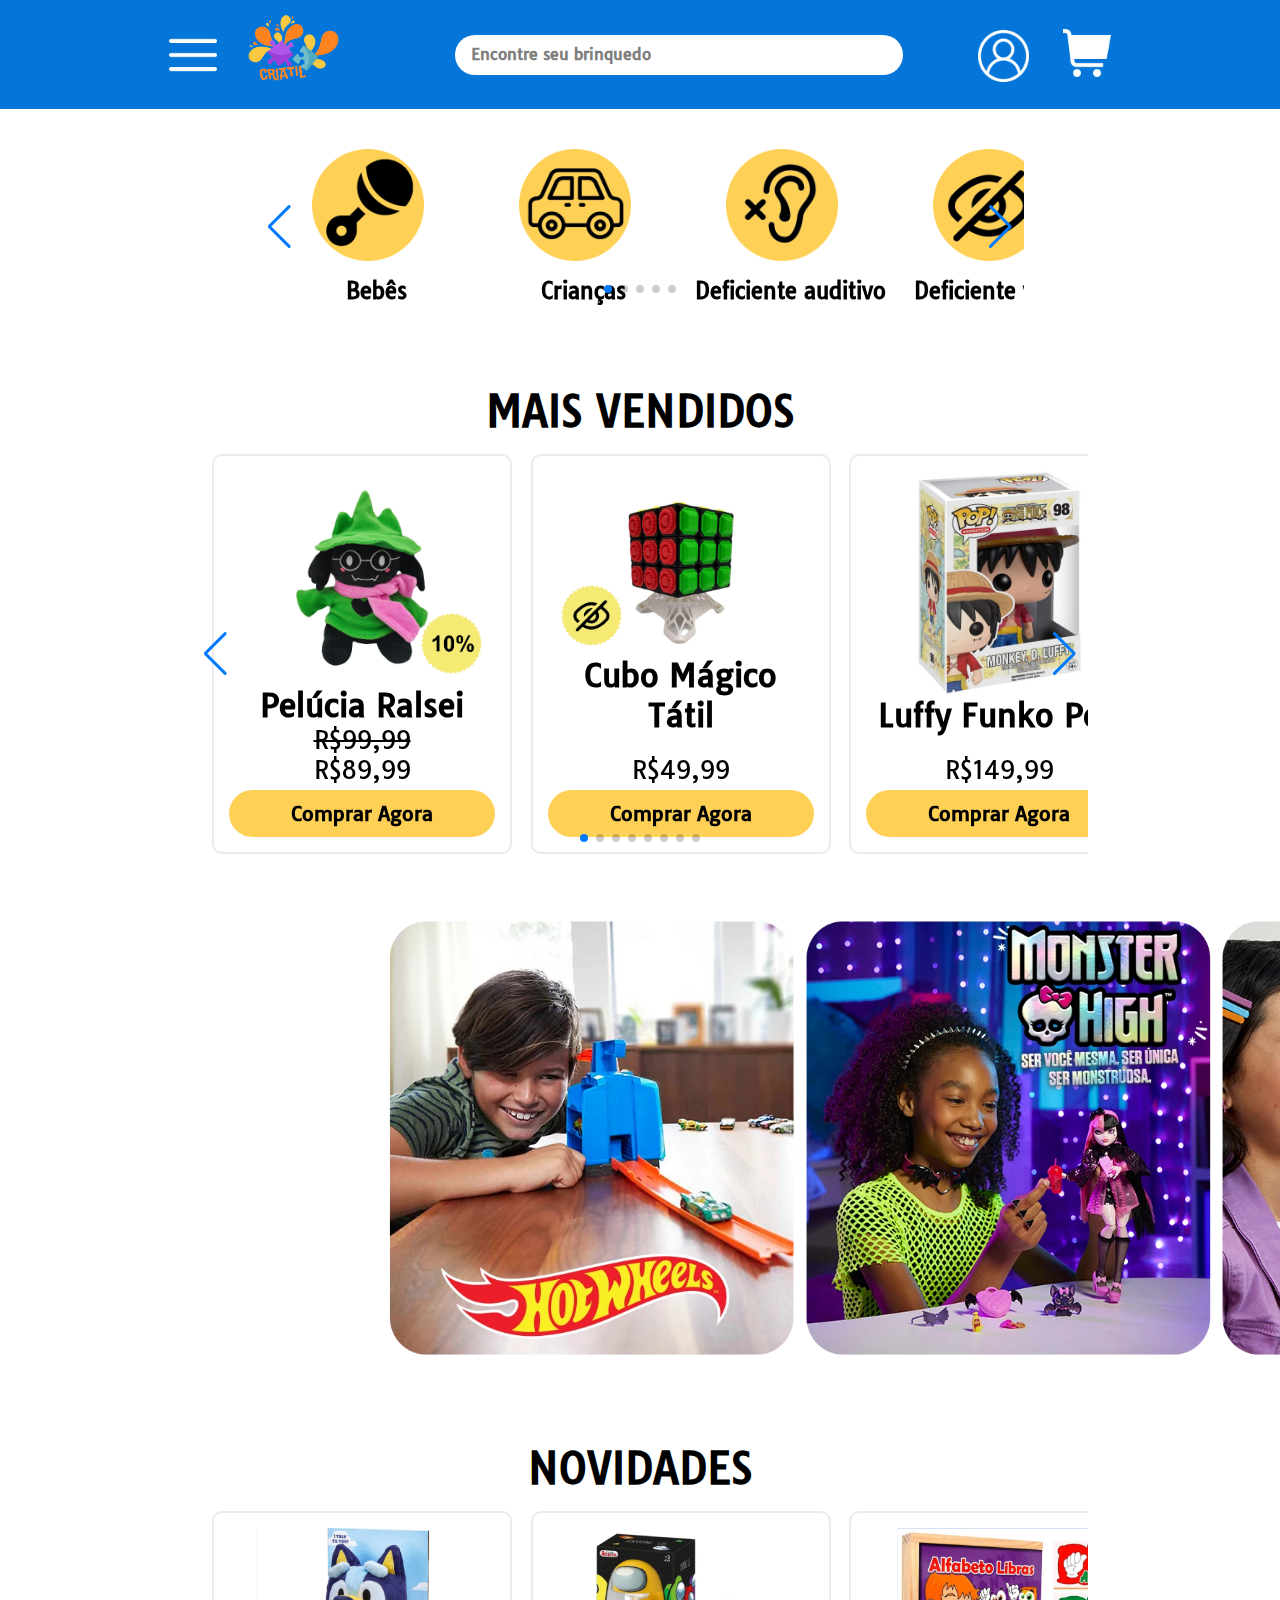
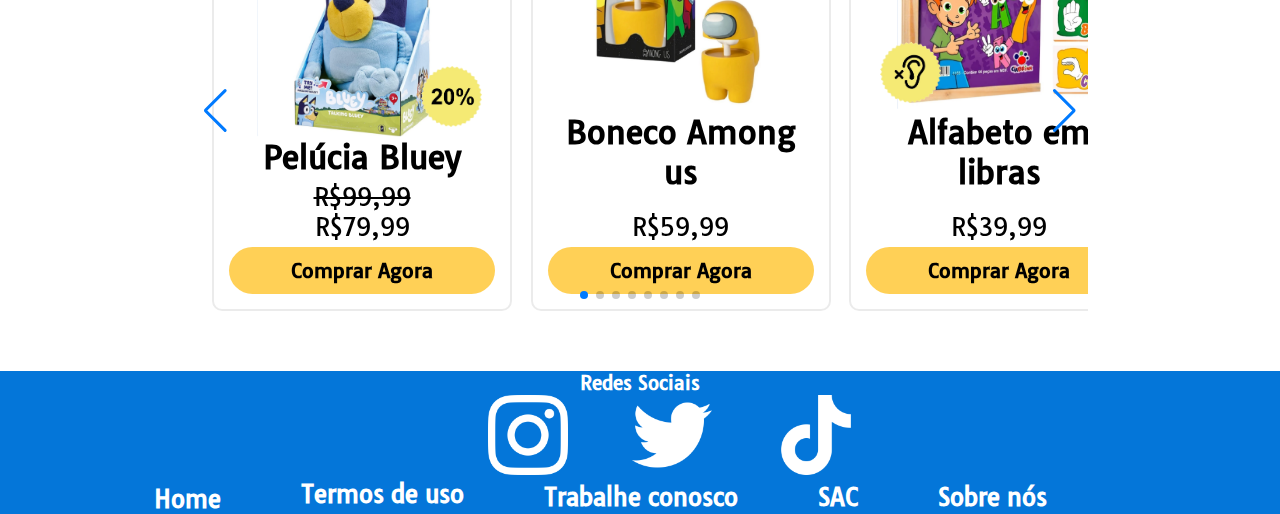
==== commit 202a2302: "Fazendo mudanças (princpalmente no index)" ====
--- a/Criatil/index.html
+++ b/Criatil/index.html
@@ -481,7 +481,7 @@
                 clickable: true,
               },
               breakpoints: {
-        475: {
+        325: {
             slidesPerView: 1,
             spaceBetween: 30,
         },
@@ -506,19 +506,13 @@
           </script>
 
 
-
-    <div class="video container">
-
-        <div class="Titulo">
-            <h2>Vídeos</h2>
-        </div>
-        <div class="iframes">
-
-            <iframe src="https://www.youtube.com/embed/KEDKrFzvtmI" width="400" height="600" class="video"></iframe>
-             <iframe src="https://www.youtube.com/embed/nEnLsZL-ibw" width="400" height="600" class="video2"></iframe>
-             <iframe src="https://www.youtube.com/embed/HehqO9YAyCs" width="400" height="600" class="video3"></iframe>
-        </div>
-    </div>
+          <div class="center">
+          <div class="Imagens">
+            <img src="Imagens/Centro/Hotwheels.webp" alt="Imagem promocional da Hotwheels" class="promocional">
+            <img src="Imagens/Centro/MonsterHigh.webp" alt="Imagem promocional da Monster High" class="promocional segundo">
+            <img src="Imagens/Centro/Barbie.webp" alt="Imagem promocional da Barbie" class="promocional terceiro">
+          </div>
+          </div>
                 
 
 
@@ -758,7 +752,7 @@
             clickable: true,
           },
           breakpoints: {
-    475: {
+    325: {
         slidesPerView: 1,
         spaceBetween: 30,
     },
--- a/Criatil/CSS/principal.css
+++ b/Criatil/CSS/principal.css
@@ -180,31 +180,23 @@
   padding-right: 50px;
   margin-bottom: 60px;
 }
-@media (min-width:350px) and (max-width:450px){
-  iframe.video2,iframe.video3{
-    display: none;
-  }
-  img.filtro,img.filtro2,img.filtro3,img.filtro4,img.filtro5,img.filtro6{
-    width: 5rem;
-  }
-  h5{
-    font-size: 1rem;
-    margin-top: 1rem;
-    text-align: center;
-  }
-  }
-  @media (min-width:1000px) and (max-width:1300px){
-    img.filtro,img.filtro2,img.filtro3,img.filtro4,img.filtro5,img.filtro6{
-      width: 6.25rem;
-    }
-    img.filtro,img.filtro2,img.filtro3,img.filtro4,img.filtro5,img.filtro6{
-      width: 7.5rem;
-    }
-    h5{
-      font-size: 1.4rem;
-      margin-top: 1rem;
-      text-align: center;
-    }
+div.Imagens{/*Div de imagens promocionais*/
+  width: 40%;
+  height: fit-content;
+  display: flex;
+  justify-content: space-evenly;
+  align-items: center;
+}
+img.promocional{
+  width: 26rem;
+  height: 28rem;
+}
+div.center{
+  justify-content: center;
+  width: 100%;
+  display: flex;
+}
+
     /* 2xl */
 @media (max-width: 1536px) {
   .container {
@@ -214,22 +206,31 @@
 
 /* xl */
 @media (max-width: 1280px) {
-  .container {
-    max-width: 1024px;
+  img.filtro,img.filtro2,img.filtro3,img.filtro4,img.filtro5,img.filtro6{
+    width: 6.25rem;
+  }
+  img.filtro,img.filtro2,img.filtro3,img.filtro4,img.filtro5,img.filtro6{
+    width: 7.5rem;
+  }
+  h5{
+    font-size: 1.4rem;
+    margin-top: 1rem;
+    text-align: center;
   }
 }
 
 /* lg */
 @media (max-width: 1024px) {
-  .container {
-    max-width: 768px;
+  .segundo{
+    display: none;
   }
 }
 
 /* md */
 @media (max-width: 768px) {
-  .container {
-    max-width: 640px;
+  img.promocional{
+    width: 19rem;
+    height: 21rem;
   }
 }
 
@@ -242,9 +243,20 @@
 
 /* xs */
 @media (max-width: 475px) {
-  .container {
-    width: 100%;
-  }
+  img.filtro,img.filtro2,img.filtro3,img.filtro4,img.filtro5,img.filtro6{
+    width: 5rem;
+  }
+  h5{
+    font-size: 1rem;
+    margin-top: 1rem;
+    text-align: center;
+  }
+  .terceiro{
+    display: none;
+  }
+  img.promocional{
+    width: 22rem;
+    height: 24rem;
   }
 }
 /*Fim corpo do site*/--- a/Criatil/CSS/heade&footer.css
+++ b/Criatil/CSS/heade&footer.css
@@ -213,6 +213,7 @@
     display: none;
     justify-content: center;
     align-items: center;
+    z-index: 10;
   }
   img.botao_stick{
     width: 2rem;
@@ -252,6 +253,7 @@
     width: 100%;
     color: white;
   }
+  
   
   /*Vambora pra responsividade XD*/
  /* 2xl */
@@ -335,7 +337,7 @@
 
 
 /* md */
-@media (max-width: 768px) {
+@media (max-width: 800px) {
   div.botao_stick{
     display: flex;
   }
@@ -357,6 +359,22 @@
     width: 100%;
   }
   }
+
+  /* Algumas mudanças realtivas a altura do aparelho*/
+  @media (max-height: 1200px) {
+    div.botao_stick{
+      bottom: 200px;
+      right: 16px;
+    }
+
+  }
+  @media (max-height: 950px) {
+    div.botao_stick{
+      bottom: 25px;
+      right: 50px;
+    }
+  }
+
   /*Inicio footer*/
   footer {
     background-color: #0476D9;
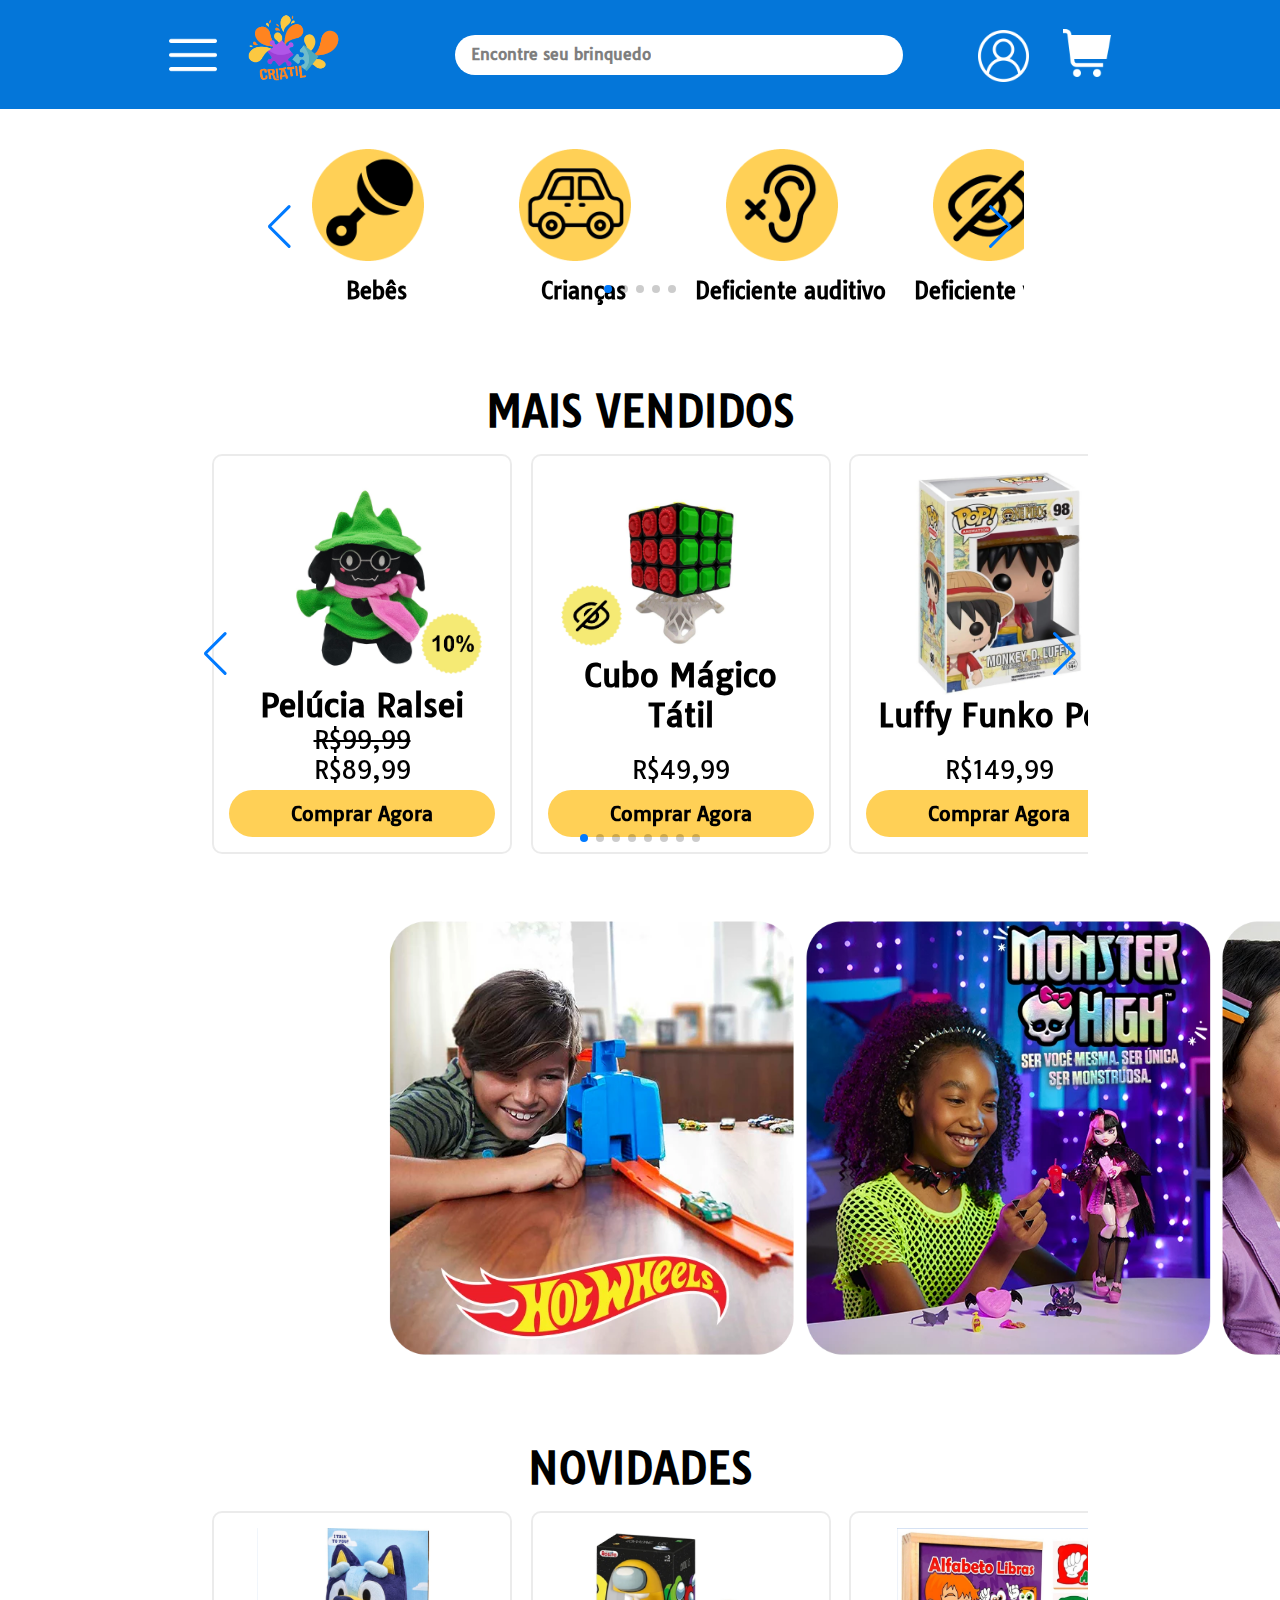
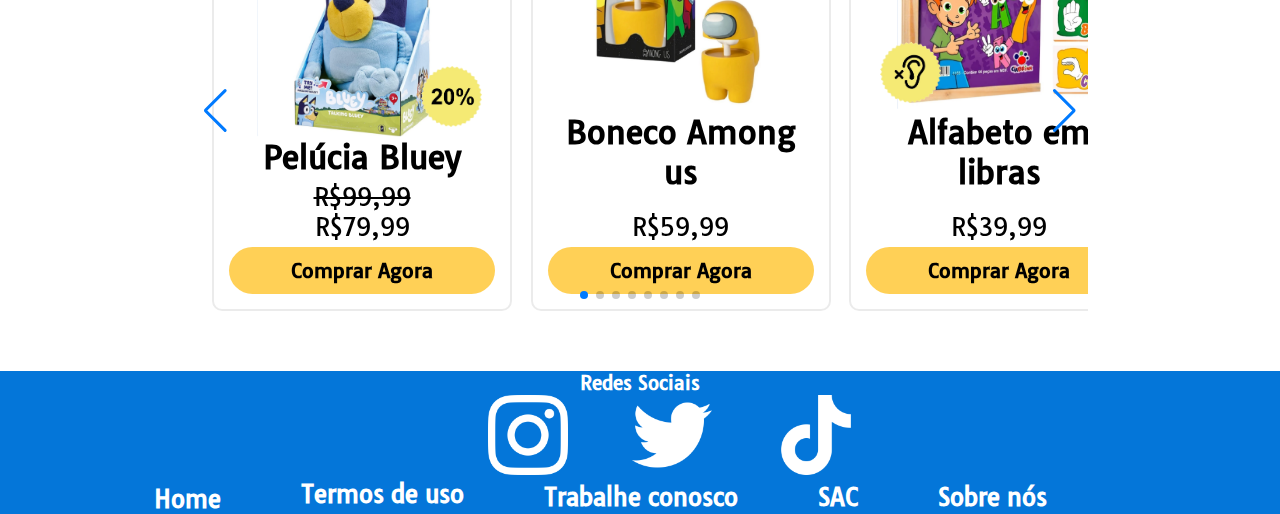
==== commit c01dc967: "Consertando erros" ====
--- a/Criatil/index.html
+++ b/Criatil/index.html
@@ -87,7 +87,7 @@
         <ul class="header">
             <li class="header"><a href="filtro.html" class="header">Explorar catalogo</a></li>
             <li class="header"><a href="contato.html" class="header">Contatos</a></li>
-            <li class="header"><a href="index.html" class="header">Sac</a></li>
+            <li class="header"><a href="contato.html" class="header">Sac</a></li>
             <li class="header"><a href="https://www.instagram.com/toys_criatil/" class="header">Instagram</a></li>
         </ul>
         
--- a/Criatil/CSS/heade&footer.css
+++ b/Criatil/CSS/heade&footer.css
@@ -85,6 +85,15 @@
   margin-left: 2rem;
 }
 
+input.login, input.cadastro{
+  width: 100vh;
+  height: 2.5rem;
+  width: 28rem;
+  align-self: center;
+  border-radius: 50px;
+  border: none;
+}
+
   input::placeholder {/*Customizar place holder do input*/
     font-weight: bold;
     font-size: 1rem;
@@ -126,7 +135,8 @@
     height: fit-content;
     padding: 1rem;
     right: -110px;
-    top: 40px;
+    top: 25px;
+    z-index: 3;
     &:hover{
       display: block;
     }
